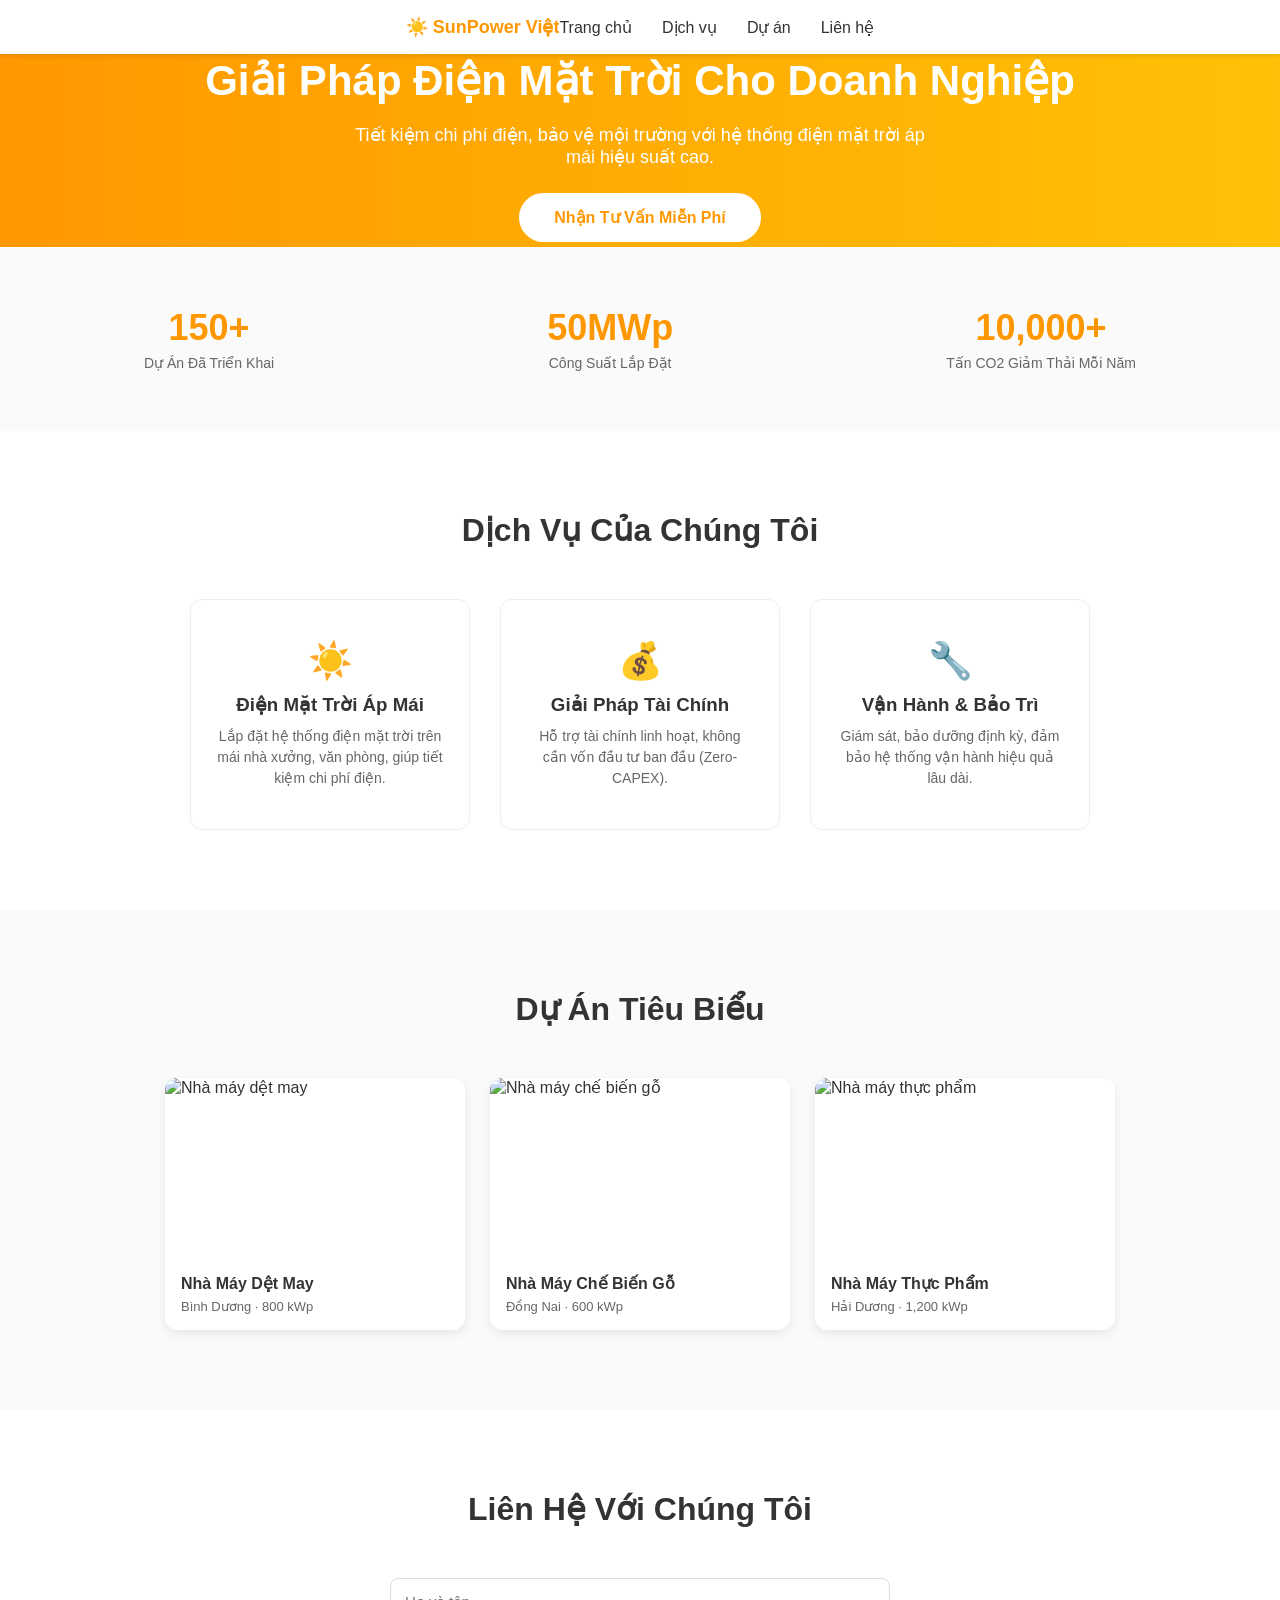
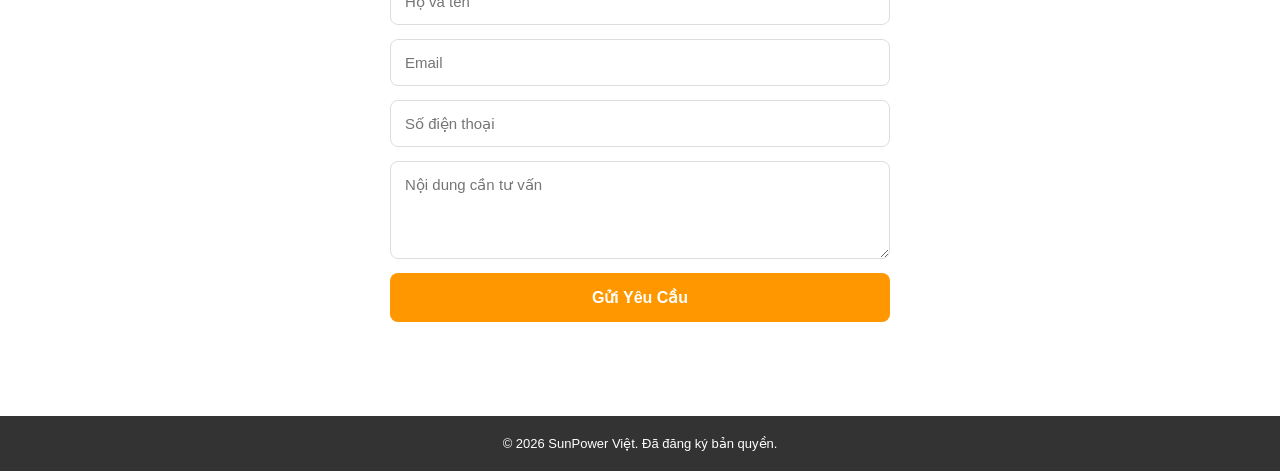
==== index.html @ c8e2de79 "Hoan thanh responsive Hero, Stats, Services, Projects, Contact" ====
<!DOCTYPE html>
<html lang="vi">
<head>
    <meta charset="UTF-8">
    <meta name="viewport" content="width=device-width, initial-scale=1.0">
    <title>SunPower Việt - Giải Pháp Điện Mặt Trời</title>
    <link rel="stylesheet" href="style.css">
</head>
<body>

    <header class="header">
        <div class="logo">☀️ SunPower Việt</div>
        <button class="menu-toggle" id="menuToggle">☰</button>
        <nav class="navbar" id="navbar">
            <a href="#">Trang chủ</a>
            <a href="#services">Dịch vụ</a>
            <a href="#projects">Dự án</a>
            <a href="#contact">Liên hệ</a>
        </nav>
    </header>
    <section class="hero">
        <h1>Giải Pháp Điện Mặt Trời Cho Doanh Nghiệp</h1>
        <p>Tiết kiệm chi phí điện, bảo vệ mội trường với hệ thống điện mặt trời áp mái hiệu suất cao.</p>
        <a href="#contact" class="btn-cta">Nhận Tư Vấn Miễn Phí</a>
    </section>
    <section class="stats">
        <div class="stat-item">
            <h2>150+</h2>
            <p>Dự Án Đã Triển Khai</p>
        </div>
        <div class="stat-item">
            <h2>50MWp</h2>
            <p>Công Suất Lắp Đặt</p>
        </div>
        <div class="stat-item">
            <h2>10,000+</h2>
            <p>Tấn CO2 Giảm Thải Mỗi Năm</p>
        </div>
    </section>

    <section class="services" id="services">
        <h2 class="section-title">Dịch Vụ Của Chúng Tôi</h2>
        <div class="service-cards">
            <div class="service-card">
                <div class="icon">☀️</div>
                <h3>Điện Mặt Trời Áp Mái</h3>
                <p>Lắp đặt hệ thống điện mặt trời trên mái nhà xưởng, văn phòng, giúp tiết kiệm chi phí điện.</p>
            </div>
            <div class="service-card">
                <div class="icon">💰</div>
                <h3>Giải Pháp Tài Chính</h3>
                <p>Hỗ trợ tài chính linh hoạt, không cần vốn đầu tư ban đầu (Zero-CAPEX).</p>
            </div>
            <div class="service-card">
                <div class="icon">🔧</div>
                <h3>Vận Hành & Bảo Trì</h3>
                <p>Giám sát, bảo dưỡng định kỳ, đảm bảo hệ thống vận hành hiệu quả lâu dài.</p>
            </div>
        </div>
    </section>
    <section class="projects" id="projects">
        <h2 class="section-title">Dự Án Tiêu Biểu</h2>
        <div class="project-cards">
            <div class="project-card">
                <img src="https://images.unsplash.com/photo-1509391366360-2e959784a276?w=400" alt="Nhà máy dệt may">
                <div class="project-info">
                    <h3>Nhà Máy Dệt May</h3>
                    <p>Bình Dương &middot; 800 kWp</p>
                </div>
            </div>
            <div class="project-card">
                <img src="https://images.unsplash.com/photo-1509391366360-2e959784a276?w=400" alt="Nhà máy chế biến gỗ">
                <div class="project-info">
                    <h3>Nhà Máy Chế Biến Gỗ</h3>
                    <p>Đồng Nai &middot; 600 kWp</p>
                </div>
            </div>
            <div class="project-card">
                <img src="https://images.unsplash.com/photo-1509391366360-2e959784a276?w=400" alt="Nhà máy thực phẩm">
                <div class="project-info">
                    <h3>Nhà Máy Thực Phẩm</h3>
                    <p>Hải Dương &middot; 1,200 kWp</p>
                </div>
            </div>
        </div>
    </section>

    <section class="contact" id="contact">
        <h2 class="section-title">Liên Hệ Với Chúng Tôi</h2>
        <form class="contact-form" id="contactForm">
            <input type="text" id="inputName" placeholder="Họ và tên" required>
            <input type="email" id="inputEmail" placeholder="Email" required>
            <input type="tel" id="inputPhone" placeholder="Số điện thoại" required>
            <textarea id="inputMessage" placeholder="Nội dung cần tư vấn" rows="4"></textarea>
            <button type="submit">Gửi Yêu Cầu</button>
            <p id="formError" style="color: red;"></p>
        </form>
    </section>

    <footer class="footer">
        <p>&copy; 2026 SunPower Việt. Đã đăng ký bản quyền.</p>
    </footer>
</body>
<script src="script.js"></script>
</html>
---- style.css ----
/* --- CSS RESET --- */
* {
    margin: 0;
    padding: 0;
    box-sizing: border-box;
}

/* --- CSS VARIABLES ( Biến dùng chung toàn trang) --- */
:root {
    --color-primary: #ff9800;
    --color-primary-dark: #e68900;
    --color-text: #333;
    --coloer-text-light: #666;
    --color-bg-light: #fafafa;
    --font-main: 'Segoe UI', Arial, sans-serif;
}

body {
font-family: var(--font-main);
color: var(--color-text);
}

/* --- HEADER (MOBILE FIRST) --- */
.header {
    display: flex;
    justify-content: center;
    align-items: center;
    padding: 16px 20px;
    background-color: white;
    box-shadow: 0 2px 5px rgba(0,0,0,0.1);
    position: sticky;
    top: 0;
    z-index: 100;
} 

.menu-toggle {
    display: block;
    font-size: 24px;
    background: none;
    cursor: pointer;
    color: var(--color-text);
}

.navbar {
    display: none;
    flex-direction: column;
    position: absolute;
    top: 100%;
    left: 0;
    width: 100%;
    background-color: white;
    box-shadow: 0 4px 5px rgba(0,0,0,0.1);
}

.navbar.active {
    display: flex;
}

.navbar a {
    padding: 15px 20px;
    text-decoration: none;
    color: var(--color-text);
    border-top: 1px solid #eee;
}
/* ===== HERO (MOBILE FIRST) ===== */
.hero {
    text-align: center;
    padding: 60px 20x;
    background: linear-gradient(to right, var(--color-primary), #ffc107);
    color: white;
}

.hero h1 {
    font-size: 26px;
    margin-bottom: 15px;
    line-height: 1.3;
}

.hero p {
    font-size: 15px;
    margin-bottom: 25px;
}

.btn-cta {
    display: inline-block;
    background-color: white;
    color: var(--color-primary);
    padding: 12px 28px;
    margin-bottom: 5px;
    border-radius: 30px;
    text-decoration: none;
    font-weight: bold;
    font-size: 14px;
}
.logo {
    font-size: 18px;
    font-weight: bold;
    color: var(--color-primary);
}

/* --- STATS (MOBILE FIRST) --- */
.stats {
    display: flex;
    flex-direction: column;
    text-align: center;
    padding: 40px 20px;
    background-color: var(--color-bg-light);
    gap: 25px;
} 

.stat-item h2 {
    font-size: 28px;
    color: var(--color-primary);
}

.stat-item p {
    color: var(--coloer-text-light);
    margin-top: 6px;
    font-size: 14px;
}

/* --- SERVICES (MOBILE FIRST) --- */
.services {
    padding: 50px 20px;
    text-align: center;
}

.section-title {
    font-size: 24px;
    margin-bottom: 30px;
}

.service-cards {
    display: flex;
    flex-direction: column;
    gap: 20px;
}

.service-card {
    background-color: white;
    border: 1px solid #eee;
    border-radius: 12px;
    padding: 30px 20px;
    box-shadow: 0 4px 10px rgba (0,0,0,0.05);
    transition: transform 0.3s;
}

.service-card:hover {
    transform: translateY(-6px);
}

.service-card .icon {
    font-size: 36px;
    margin-bottom: 12px;
}

.service-card h3 {
    margin-bottom: 10px;
    color: var(var(--color-text));
}

.service-card p {
    color: var(--coloer-text-light);
    font-size: 14px;
    line-height: 1.5;
}

/* ===== PROJECTS (MOBILE FIRST) ===== */
.projects {
    padding: 50px 20px;
    background-color: var(--color-bg-light);
    text-align: center;
}

.project-cards {
    display: flex;
    flex-direction: column;
    gap: 20px;
}

.project-card {
    border-radius: 12px;
    overflow: hidden;
    background-color: white;
    box-shadow: 0 4px 10px rgba(0,0,0,0.08);
    text-align: left;
}

.project-card img {
    width: 100%;
    height: 180px;
    object-fit: cover;
    display: block;
}

.project-info {
    padding: 16px;
}

.project-info h3 {
    margin-bottom: 6px;
    color: var(--color-text);
    font-size: 16px;
}

.project-info p {
    color: var(--coloer-text-light);
    font-size: 13px;
}

/* ===== CONTACT (MOBILE FIRST) ===== */
.contact {
    padding: 50px 20px;
    text-align: center;
}

.contact-form {
    display: flex;
    flex-direction: column;
    gap: 14px;
}

.contact-form input,
.contact-form textarea {
    padding: 14px;
    border: 1px solid #ddd;
    border-radius: 8px;
    font-size: 15px;
    font-family: inherit;
}

.contact-form button {
    background-color: var(--color-primary);
    color: white;
    border: none;
    padding: 15px;
    border-radius: 8px;
    font-size: 16px;
    font-weight: bold;
    cursor: pointer;
}

.contact-form button:hover {
    background-color: var(--color-primary-dark);
}

/* ===== FOOTER ===== */
.footer {
    text-align: center;
    padding: 20px;
    background-color: #333;
    color: white;
    font-size: 13px;
}
/* --- RESPONSIVE: TỪ TABLET TRỞ LÊN (>= 768x) --- */
@media (min-width: 768px) {
    .menu-toggle {
        display: none;
    }

    .navbar {
        display: flex;
        flex-direction: row;
        position: static;
        width: auto;
        box-shadow: none;
        gap: 30px;
    }

    .navbar a {
        padding: 0;
        border-top: none;
    }

    .hero h1 {
        font-size: 42px;
    }

    .hero p {
        font-size: 18px;
        max-width: 600px;
        margin-left: auto;
        margin-right: auto;
       
    }

    .btn-cta {
        padding: 15px 35px;
        font-size: 16px;
    }

    /* STATS DESKTOP */
    .stats {
        flex-direction: row;
        justify-content: space-around;
        padding: 60px 20px;
    }

    .stat-item h2 {
        font-size: 36px;
    }

    /* SERVICES DESKTOP */
    .services {
        padding: 80px 20px;
    }

    .section-title {
        font-size: 32px;
        margin-bottom: 50px;
    }

    .service-cards {
        flex-direction: row;
        justify-content: center;
        gap: 30px;
    }

    .service-card {
        width: 280px;
        padding: 40px 25px;
    }
    /* PROJECTS DESKTOP */
    .projects {
        padding: 80px 20px;
    }

    .project-cards {
        flex-direction: row;
        justify-content: center;
        gap: 25px;
    }

    .project-card {
        width: 300px;
    }

    /* CONTACT DESKTOP */
    .contact {
        padding: 80px 20px;
    }

    .contact-form {
        max-width: 500px;
        margin: 0 auto;
    }
}
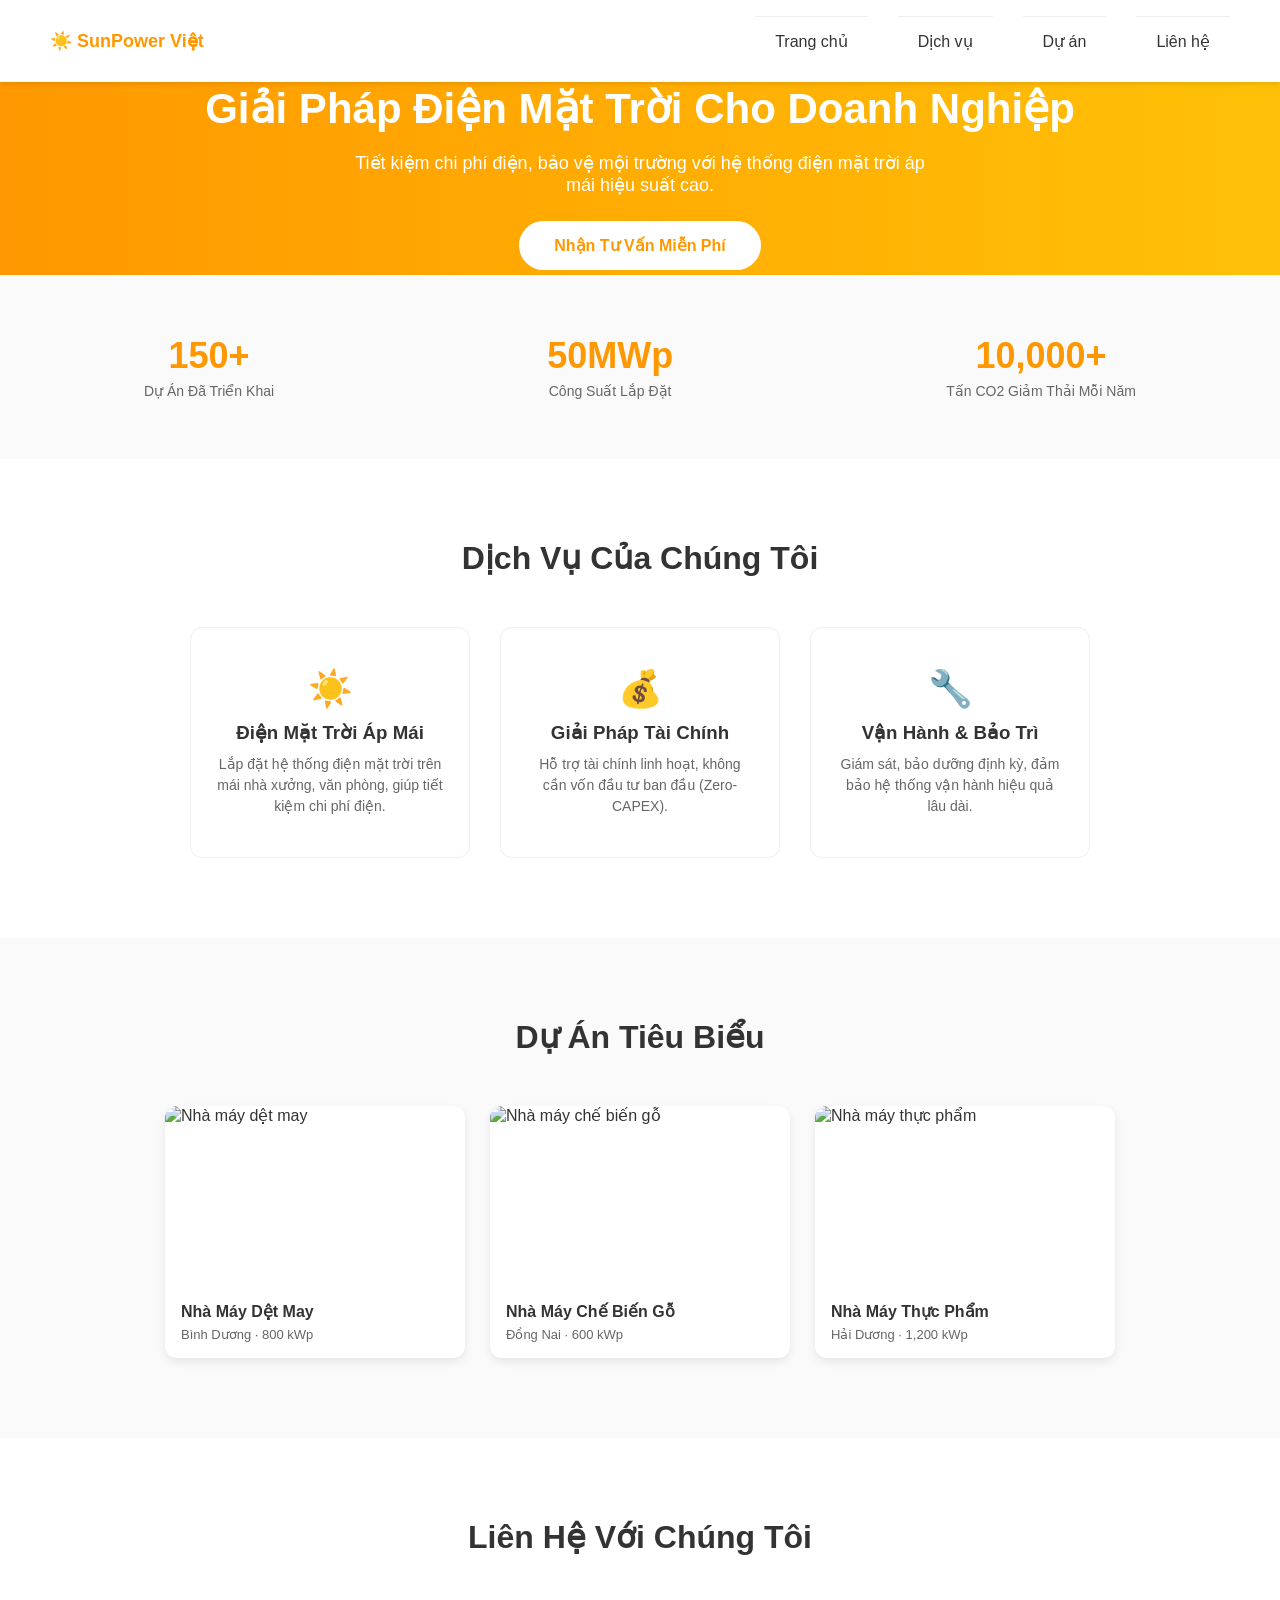
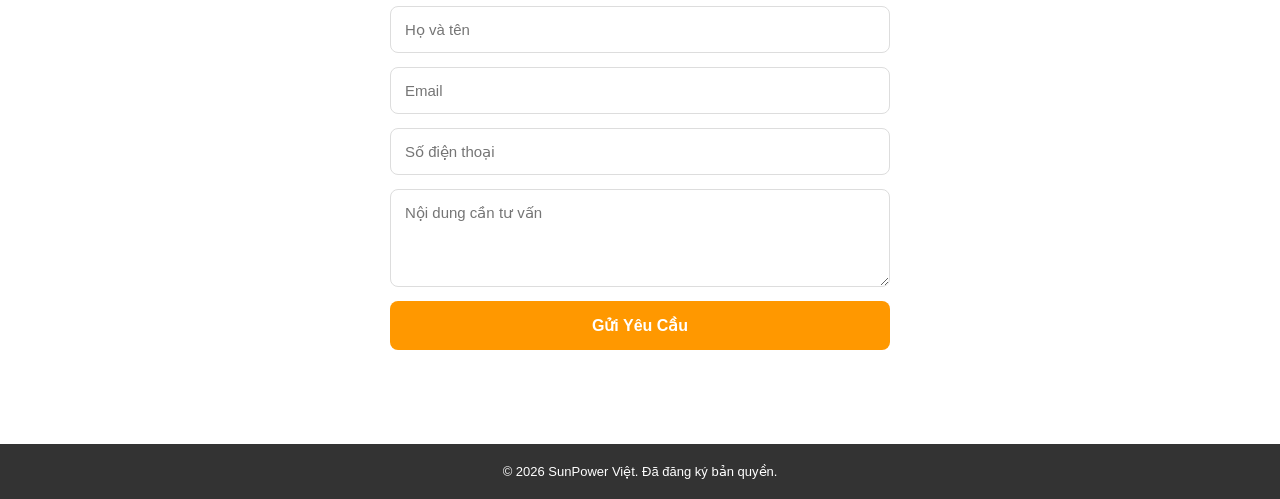
==== commit be831499: "Thêm hover effect cho navbar và nút CTA , sửa vị trí logo/menu" ====
--- a/index.html
+++ b/index.html
@@ -9,8 +9,8 @@
 <body>
 
     <header class="header">
+        <button class="menu-toggle" id="menuToggle">☰</button>
         <div class="logo">☀️ SunPower Việt</div>
-        <button class="menu-toggle" id="menuToggle">☰</button>
         <nav class="navbar" id="navbar">
             <a href="#">Trang chủ</a>
             <a href="#services">Dịch vụ</a>
--- a/style.css
+++ b/style.css
@@ -91,6 +91,13 @@
     text-decoration: none;
     font-weight: bold;
     font-size: 14px;
+    transition: all 0.3s;
+}
+.btn-cta:hover {
+    background-color: var(--color-text);
+    color: white;
+    transform: translateY(-3px);
+    box-shadow: 0 8px 15px rgba(0,0,0,0.2);
 }
 .logo {
     font-size: 18px;
@@ -254,6 +261,11 @@
 }
 /* --- RESPONSIVE: TỪ TABLET TRỞ LÊN (>= 768x) --- */
 @media (min-width: 768px) {
+    .header {
+        justify-content: space-between;
+        padding: 16px 50px;
+    }
+    
     .menu-toggle {
         display: none;
     }
@@ -267,9 +279,31 @@
         gap: 30px;
     }
 
-    .navbar a {
-        padding: 0;
-        border-top: none;
+    .navbar a {    
+        padding: 15px 20px;
+        text-decoration: none;
+        color: var(--color-text);
+        border-top: 1px solid #eee;
+        position: relative;
+        transition: color 0.3s;
+    }
+    .navbar a::after {
+    content: "";
+    position: absolute;
+    bottom: 8px;
+    left: 20px;
+    width: 0;
+    height: 2px;
+    background-color: var(--color-primary);
+    transition: width 0.3s;
+    }
+
+    .navbar a:hover {
+    color: var(--color-primary);
+    }
+
+    .navbar a:hover::after {
+    width: calc(100% - 40px);
     }
 
     .hero h1 {
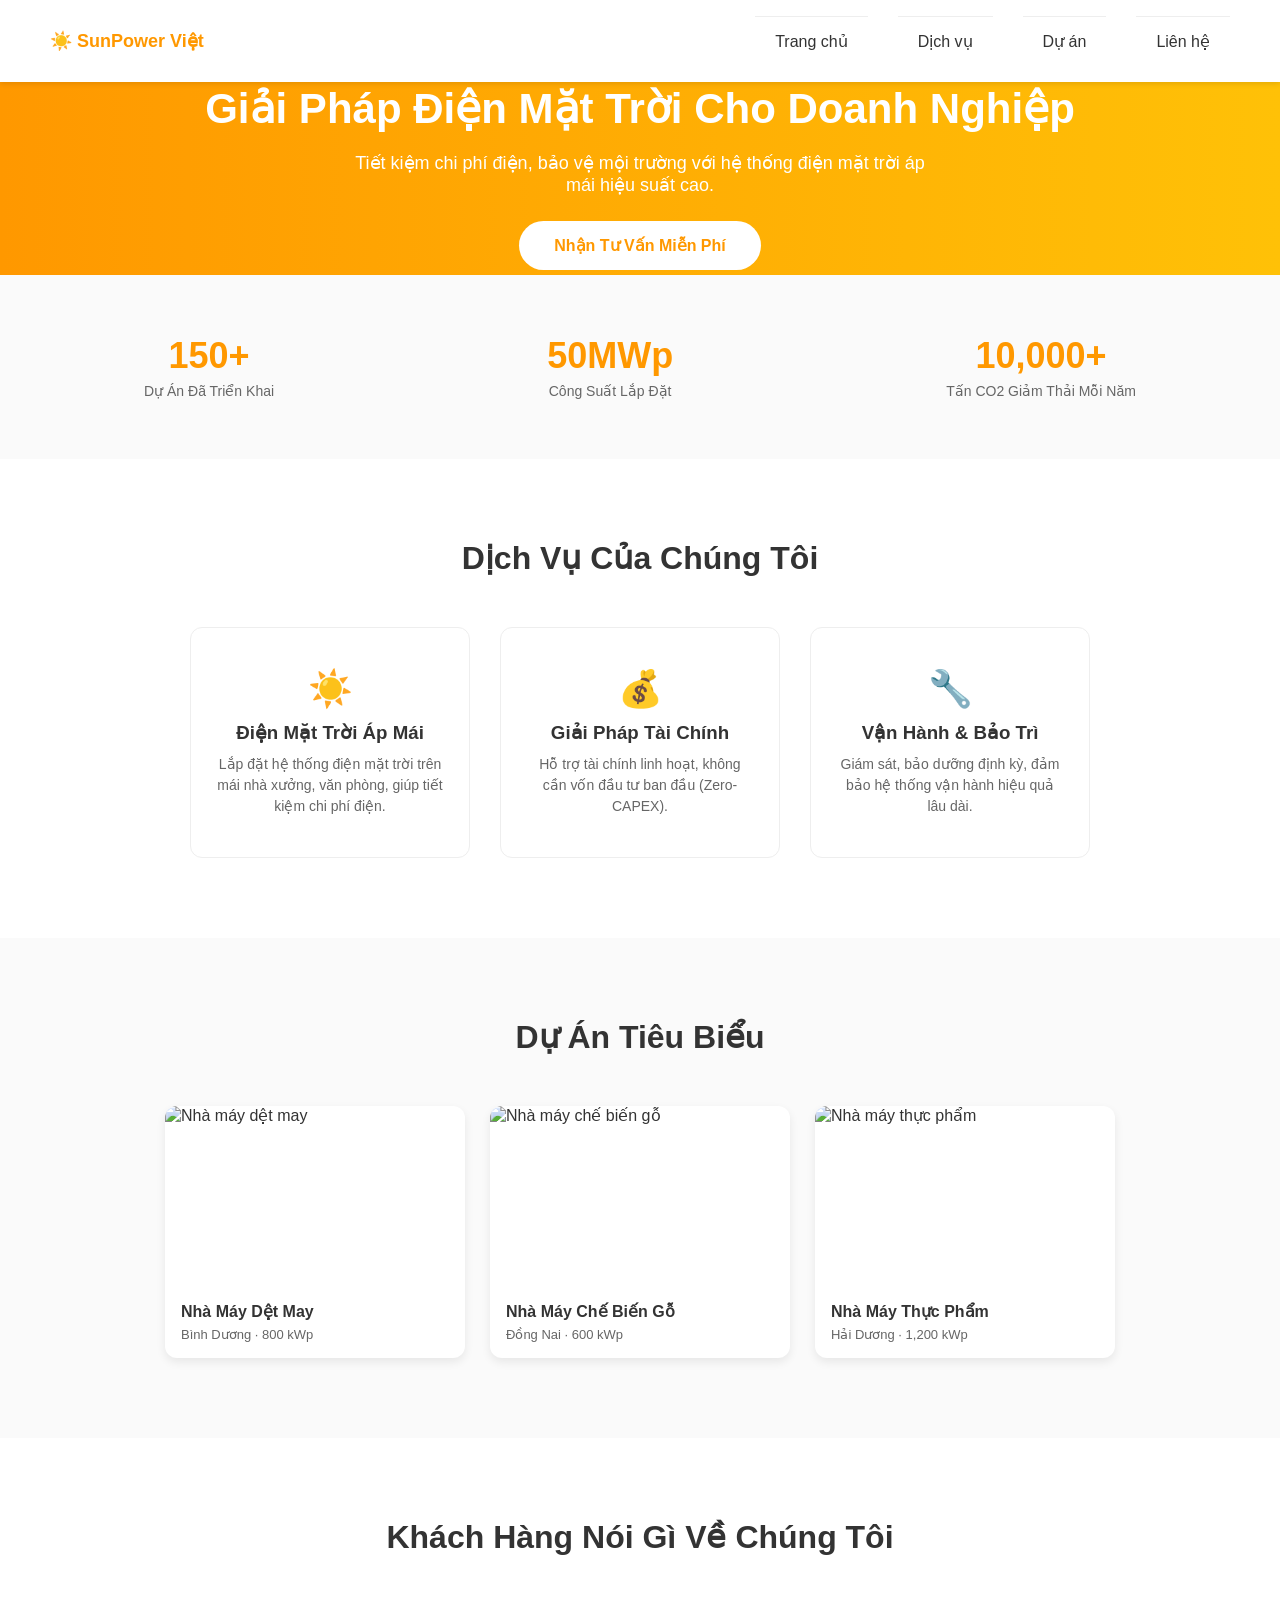
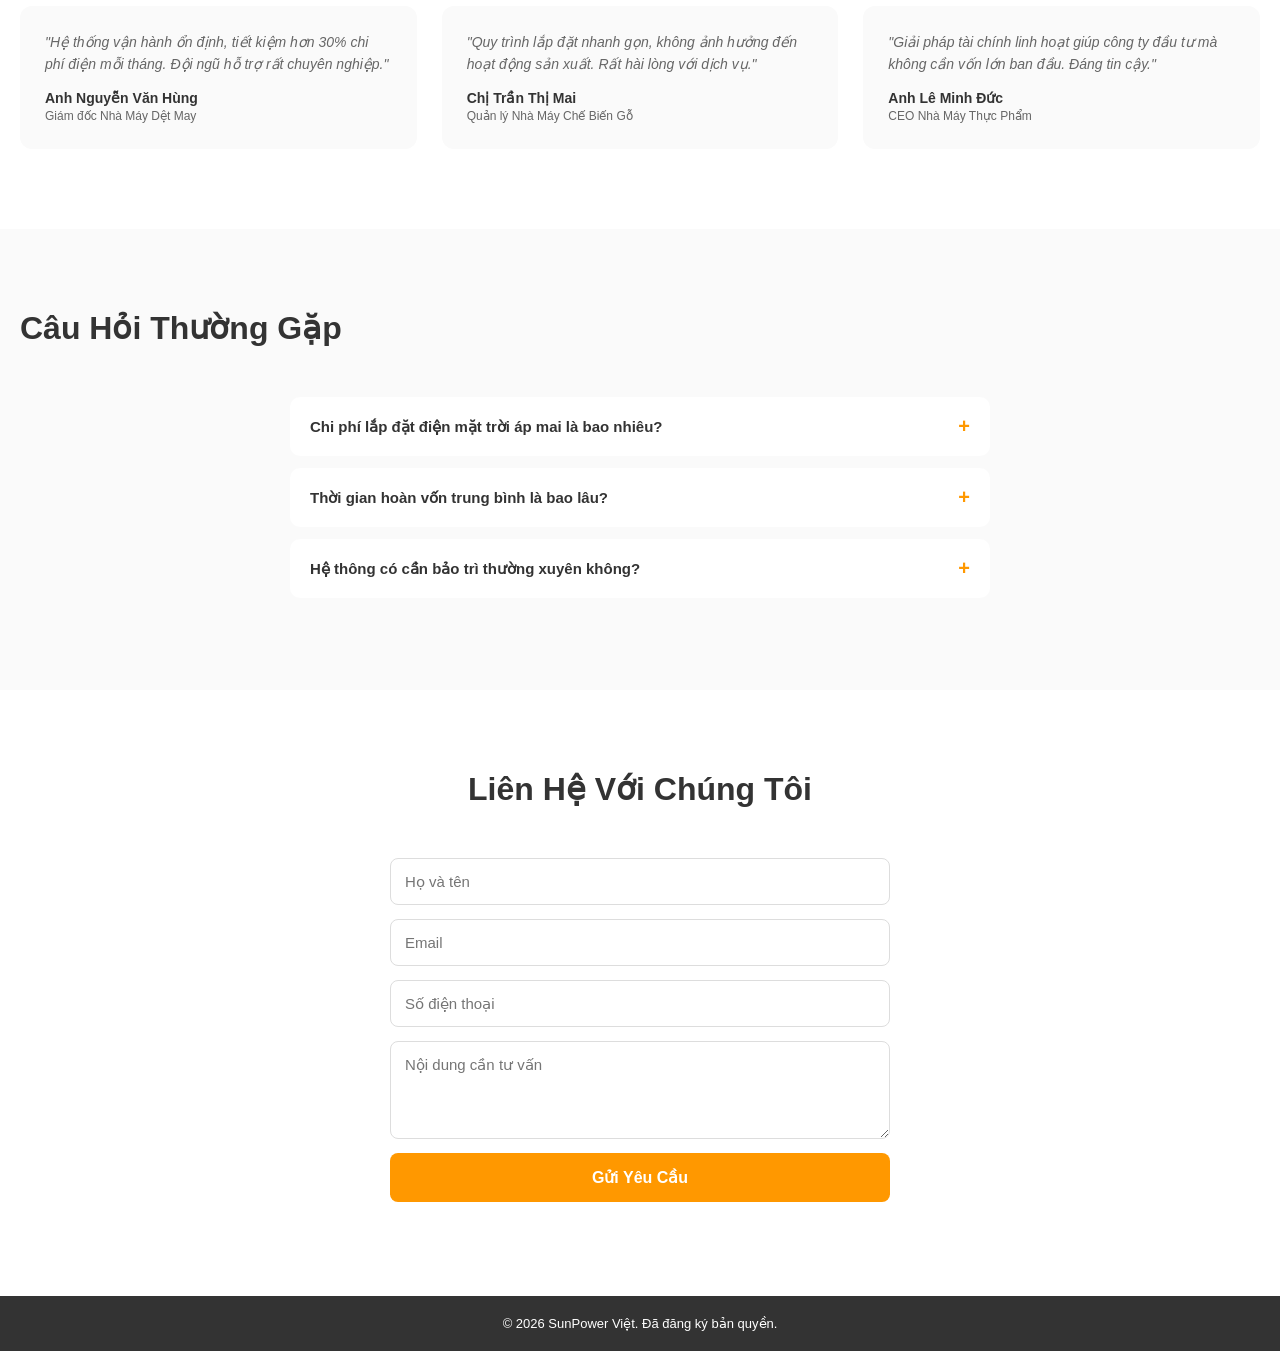
==== commit 09873556: "Thêm Testimonials và FAQ section, sữa lỗi Media Query và class FAQ" ====
--- a/index.html
+++ b/index.html
@@ -84,7 +84,64 @@
             </div>
         </div>
     </section>
-
+    <section class="testimonials">
+        <h2 class="section-title">Khách Hàng Nói Gì Về Chúng Tôi</h2>
+        <div class="testimonial-grid">
+            <div class="testimonial-card">
+                <p class="quote">"Hệ thống vận hành ổn định, tiết kiệm hơn 30% chi phí điện mỗi tháng. Đội ngũ hỗ trợ rất chuyên nghiệp."</p>
+                <div class="author">
+                    <strong>Anh Nguyễn Văn Hùng</strong>
+                    <span>Giám đốc Nhà Máy Dệt May</span>
+                </div>
+            </div>
+            <div class="testimonial-card">
+                <p class="quote">"Quy trình lắp đặt nhanh gọn, không ảnh hưởng đến hoạt động sản xuất. Rất hài lòng với dịch vụ."</p>
+                <div class="author">
+                    <strong>Chị Trần Thị Mai</strong>
+                    <span>Quản lý Nhà Máy Chế Biến Gỗ</span>
+                </div>
+            </div>
+            <div class="testimonial-card">
+                <p class="quote">"Giải pháp tài chính linh hoạt giúp công ty đầu tư mà không cần vốn lớn ban đầu. Đáng tin cậy."</p>
+                <div class="author">
+                    <strong>Anh Lê Minh Đức</strong>
+                    <span>CEO Nhà Máy Thực Phẩm</span>
+                </div>
+            </div>
+        </div>
+    </section>
+    <section class="faq">
+        <h2 class="section-title">Câu Hỏi Thường Gặp</h2>
+        <div class="faq-list">
+            <div class="faq-item">
+                <button class="faq-question">
+                    Chi phí lắp đặt điện mặt trời áp mai là bao nhiêu?
+                    <span class="faq-icon">+</span>
+                </button>
+                <div class="faq-answer">
+                    <p>Chi phí phụ thuộc vào công suất hệ thống, diện tích mái và loại tấm pin sử dụng. Chúng tôi cung cấp khảo sát và báo giá miễn phí sau khi tư vấn.</p>
+                </div>
+            </div>
+            <div class="faq-item">
+                <button class="faq-question">
+                    Thời gian hoàn vốn trung bình là bao lâu?
+                    <span class="faq-icon">+</span>
+                </button>
+                <div class="faq-answer">
+                    <p>Thông thường từ 4-6 năm tùy vào mức tiêu thụ điện và quy mô hệ thống lắp đặt.</p>
+                </div>
+            </div>
+            <div class="faq-item">
+                <button class="faq-question">
+                    Hệ thông có cần bảo trì thường xuyên không?
+                    <span class="faq-icon">+</span>
+                </button>
+                <div class="faq-answer">
+                    <p>Hệ thống được bảo trì định kỳ 6 tháng/lần. Đội ngũ kỹ thuật sẽ giám sát từ xa 24/7 để đảm bảo vận hành ổn định.</p>
+                </div>
+            </div>
+        </div>
+    </section>
     <section class="contact" id="contact">
         <h2 class="section-title">Liên Hệ Với Chúng Tôi</h2>
         <form class="contact-form" id="contactForm">
@@ -96,7 +153,6 @@
             <p id="formError" style="color: red;"></p>
         </form>
     </section>
-
     <footer class="footer">
         <p>&copy; 2026 SunPower Việt. Đã đăng ký bản quyền.</p>
     </footer>
--- a/style.css
+++ b/style.css
@@ -259,6 +259,108 @@
     color: white;
     font-size: 13px;
 }
+
+/* ===== TESTIMONIALS (MOBILE FIRST) ===== */
+.testimonials {
+    padding: 50px 20px;
+    text-align: center;
+}
+
+.testimonial-grid {
+    display: grid;
+    grid-template-columns: 1fr;
+    gap: 20px;
+}
+
+.testimonial-card {
+    background-color: var(--color-bg-light);
+    border-radius: 12px;
+    padding: 25px;
+    text-align: left;
+}
+
+.quote {
+    font-size: 14px;
+    color: var(--coloer-text-light);
+    line-height: 1.6;
+    margin-bottom: 15px;
+    font-style: italic;
+}
+
+.author strong {
+    display: block;
+    color: var(--color-text);
+    font-size: 14px;
+}
+
+.author span {
+    font-size: 12px;
+    color: var(--coloer-text-light);
+}
+
+/* ===== FAQ (MOBILE FIRST) ===== */
+.faq {
+    padding: 50px 20px;
+    background-color: var(--color-bg-light);
+}
+
+.faq-list {
+    max-width: 700px;
+    margin: 0 auto;
+}
+
+.faq-item {
+    background-color: white;
+    border-radius: 10px;
+    margin-bottom: 12px;
+    overflow: hidden;
+}
+
+.faq-question {
+    width: 100%;
+    display: flex;
+    justify-content: space-between;
+    align-items: center;
+    padding: 18px 20px;
+    background: none;
+    border: none;
+    text-align: left;
+    font-size: 15px;
+    font-weight: 600;
+    color: var(--color-text);
+    cursor: pointer;
+    font-family: inherit;
+}
+
+.faq-icon {
+    font-size: 20px;
+    color: var(--color-primary);
+    transition: transform 0.3s;
+}
+
+.faq-answer {
+    max-height: 0;
+    overflow: hidden;
+    transition: max-height 0.3s ease;
+    padding: 0 20px;
+}
+
+.faq-answer p {
+    padding-bottom: 18px;
+    font-size: 14px;
+    color: var(--coloer-text-light);
+    line-height: 1.6;
+}
+
+.faq-item.active .faq-answer {
+    max-height: 200px;
+}
+
+.faq-item.active .faq-icon {
+    transform: rotate(45deg);
+}
+
+/*=====================================================================================*/
 /* --- RESPONSIVE: TỪ TABLET TRỞ LÊN (>= 768x) --- */
 @media (min-width: 768px) {
     .header {
@@ -378,4 +480,18 @@
         max-width: 500px;
         margin: 0 auto;
     }
-}+    /* TESTIMONIALS DESKTOP */
+    .testimonials {
+        padding: 80px 20px;
+    }
+
+    .testimonial-grid {
+        grid-template-columns: 1fr 1fr 1fr;
+        gap: 25px;
+    }
+
+    /* FAQ DESKTOP */
+    .faq {
+        padding: 80px 20px;
+    }
+}
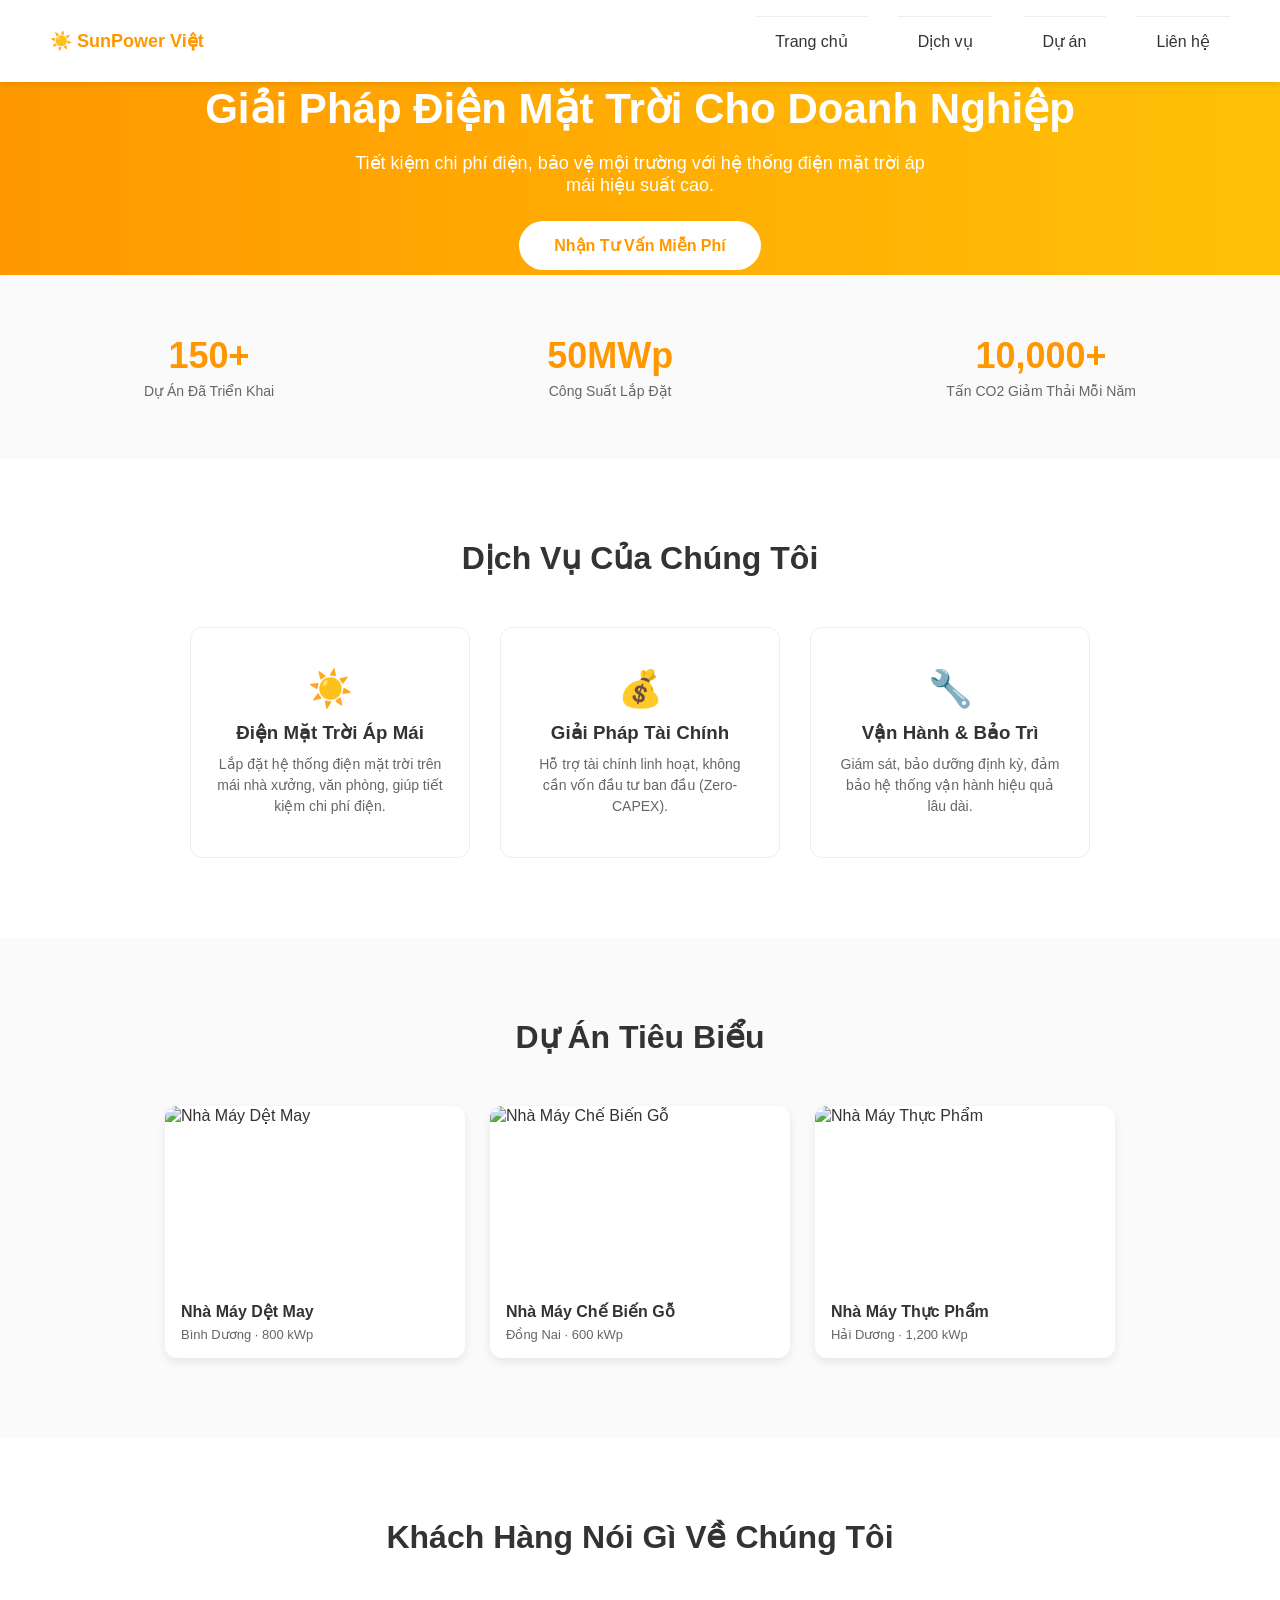
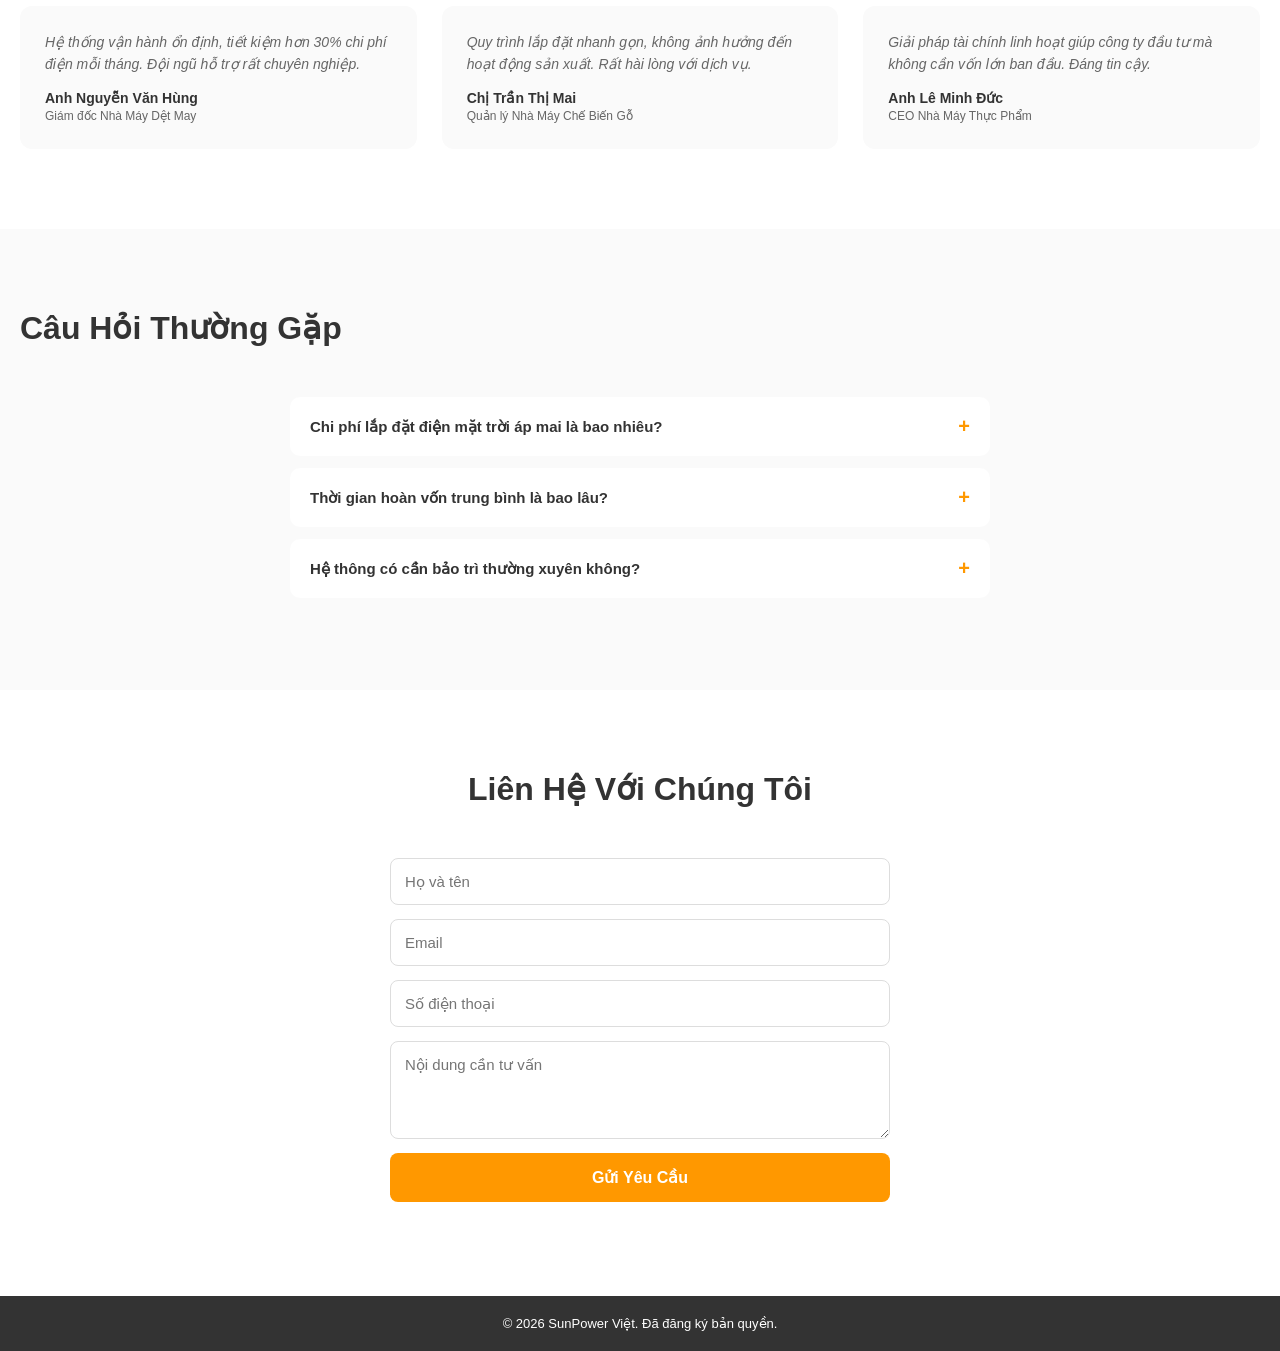
==== commit 6417fef3: "Hoàn Thành Object/Array cho Services-Testiminials-Projects, Kết nối đến Formspree gửi email thật" ====
--- a/index.html
+++ b/index.html
@@ -40,74 +40,20 @@
 
     <section class="services" id="services">
         <h2 class="section-title">Dịch Vụ Của Chúng Tôi</h2>
-        <div class="service-cards">
-            <div class="service-card">
-                <div class="icon">☀️</div>
-                <h3>Điện Mặt Trời Áp Mái</h3>
-                <p>Lắp đặt hệ thống điện mặt trời trên mái nhà xưởng, văn phòng, giúp tiết kiệm chi phí điện.</p>
-            </div>
-            <div class="service-card">
-                <div class="icon">💰</div>
-                <h3>Giải Pháp Tài Chính</h3>
-                <p>Hỗ trợ tài chính linh hoạt, không cần vốn đầu tư ban đầu (Zero-CAPEX).</p>
-            </div>
-            <div class="service-card">
-                <div class="icon">🔧</div>
-                <h3>Vận Hành & Bảo Trì</h3>
-                <p>Giám sát, bảo dưỡng định kỳ, đảm bảo hệ thống vận hành hiệu quả lâu dài.</p>
-            </div>
+        <div class="service-cards" id="serviceCards">
+            <!-- JS sẽ tự động thêm vào đây -->
         </div>
     </section>
     <section class="projects" id="projects">
         <h2 class="section-title">Dự Án Tiêu Biểu</h2>
-        <div class="project-cards">
-            <div class="project-card">
-                <img src="https://images.unsplash.com/photo-1509391366360-2e959784a276?w=400" alt="Nhà máy dệt may">
-                <div class="project-info">
-                    <h3>Nhà Máy Dệt May</h3>
-                    <p>Bình Dương &middot; 800 kWp</p>
-                </div>
-            </div>
-            <div class="project-card">
-                <img src="https://images.unsplash.com/photo-1509391366360-2e959784a276?w=400" alt="Nhà máy chế biến gỗ">
-                <div class="project-info">
-                    <h3>Nhà Máy Chế Biến Gỗ</h3>
-                    <p>Đồng Nai &middot; 600 kWp</p>
-                </div>
-            </div>
-            <div class="project-card">
-                <img src="https://images.unsplash.com/photo-1509391366360-2e959784a276?w=400" alt="Nhà máy thực phẩm">
-                <div class="project-info">
-                    <h3>Nhà Máy Thực Phẩm</h3>
-                    <p>Hải Dương &middot; 1,200 kWp</p>
-                </div>
-            </div>
+        <div class="project-cards" id="projectCards">
+      <!-- JS sẽ tự động thêm project-card vào đây -->
         </div>
     </section>
     <section class="testimonials">
         <h2 class="section-title">Khách Hàng Nói Gì Về Chúng Tôi</h2>
-        <div class="testimonial-grid">
-            <div class="testimonial-card">
-                <p class="quote">"Hệ thống vận hành ổn định, tiết kiệm hơn 30% chi phí điện mỗi tháng. Đội ngũ hỗ trợ rất chuyên nghiệp."</p>
-                <div class="author">
-                    <strong>Anh Nguyễn Văn Hùng</strong>
-                    <span>Giám đốc Nhà Máy Dệt May</span>
-                </div>
-            </div>
-            <div class="testimonial-card">
-                <p class="quote">"Quy trình lắp đặt nhanh gọn, không ảnh hưởng đến hoạt động sản xuất. Rất hài lòng với dịch vụ."</p>
-                <div class="author">
-                    <strong>Chị Trần Thị Mai</strong>
-                    <span>Quản lý Nhà Máy Chế Biến Gỗ</span>
-                </div>
-            </div>
-            <div class="testimonial-card">
-                <p class="quote">"Giải pháp tài chính linh hoạt giúp công ty đầu tư mà không cần vốn lớn ban đầu. Đáng tin cậy."</p>
-                <div class="author">
-                    <strong>Anh Lê Minh Đức</strong>
-                    <span>CEO Nhà Máy Thực Phẩm</span>
-                </div>
-            </div>
+        <div class="testimonial-grid" id="testimonialGrid">
+             <!-- JS sẽ tự động thêm vào đây -->
         </div>
     </section>
     <section class="faq">
@@ -144,11 +90,11 @@
     </section>
     <section class="contact" id="contact">
         <h2 class="section-title">Liên Hệ Với Chúng Tôi</h2>
-        <form class="contact-form" id="contactForm">
-            <input type="text" id="inputName" placeholder="Họ và tên" required>
-            <input type="email" id="inputEmail" placeholder="Email" required>
-            <input type="tel" id="inputPhone" placeholder="Số điện thoại" required>
-            <textarea id="inputMessage" placeholder="Nội dung cần tư vấn" rows="4"></textarea>
+        <form class="contact-form" id="contactForm" action="https://formspree.io/f/xljrgvzy" method="POST">
+            <input type="text" id="inputName" name="ho_ten" placeholder="Họ và tên" required>
+            <input type="email" id="inputEmail" name="email" placeholder="Email" required>
+            <input type="tel" id="inputPhone" name="so_dien_thoai" placeholder="Số điện thoại" required>
+            <textarea id="inputMessage" name="noi_dung" placeholder="Nội dung cần tư vấn" rows="4"></textarea>
             <button type="submit">Gửi Yêu Cầu</button>
             <p id="formError" style="color: red;"></p>
         </form>
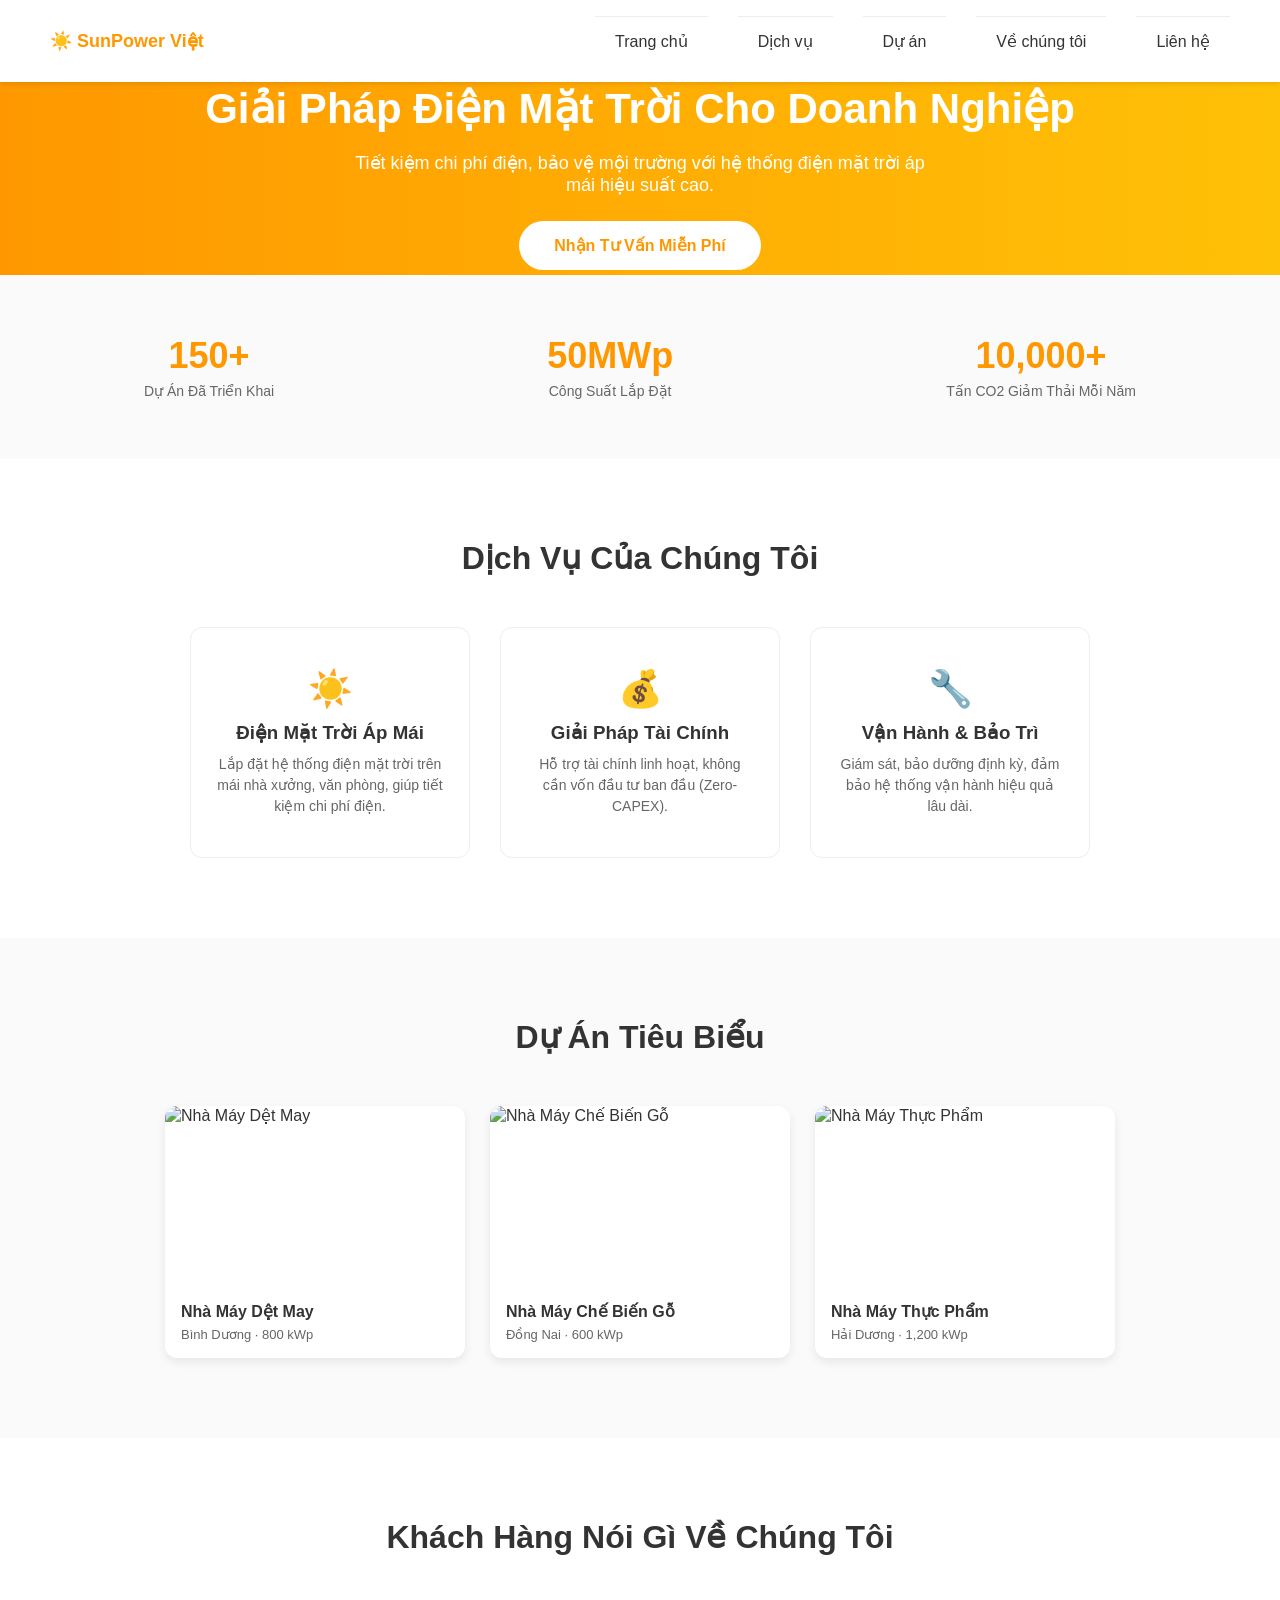
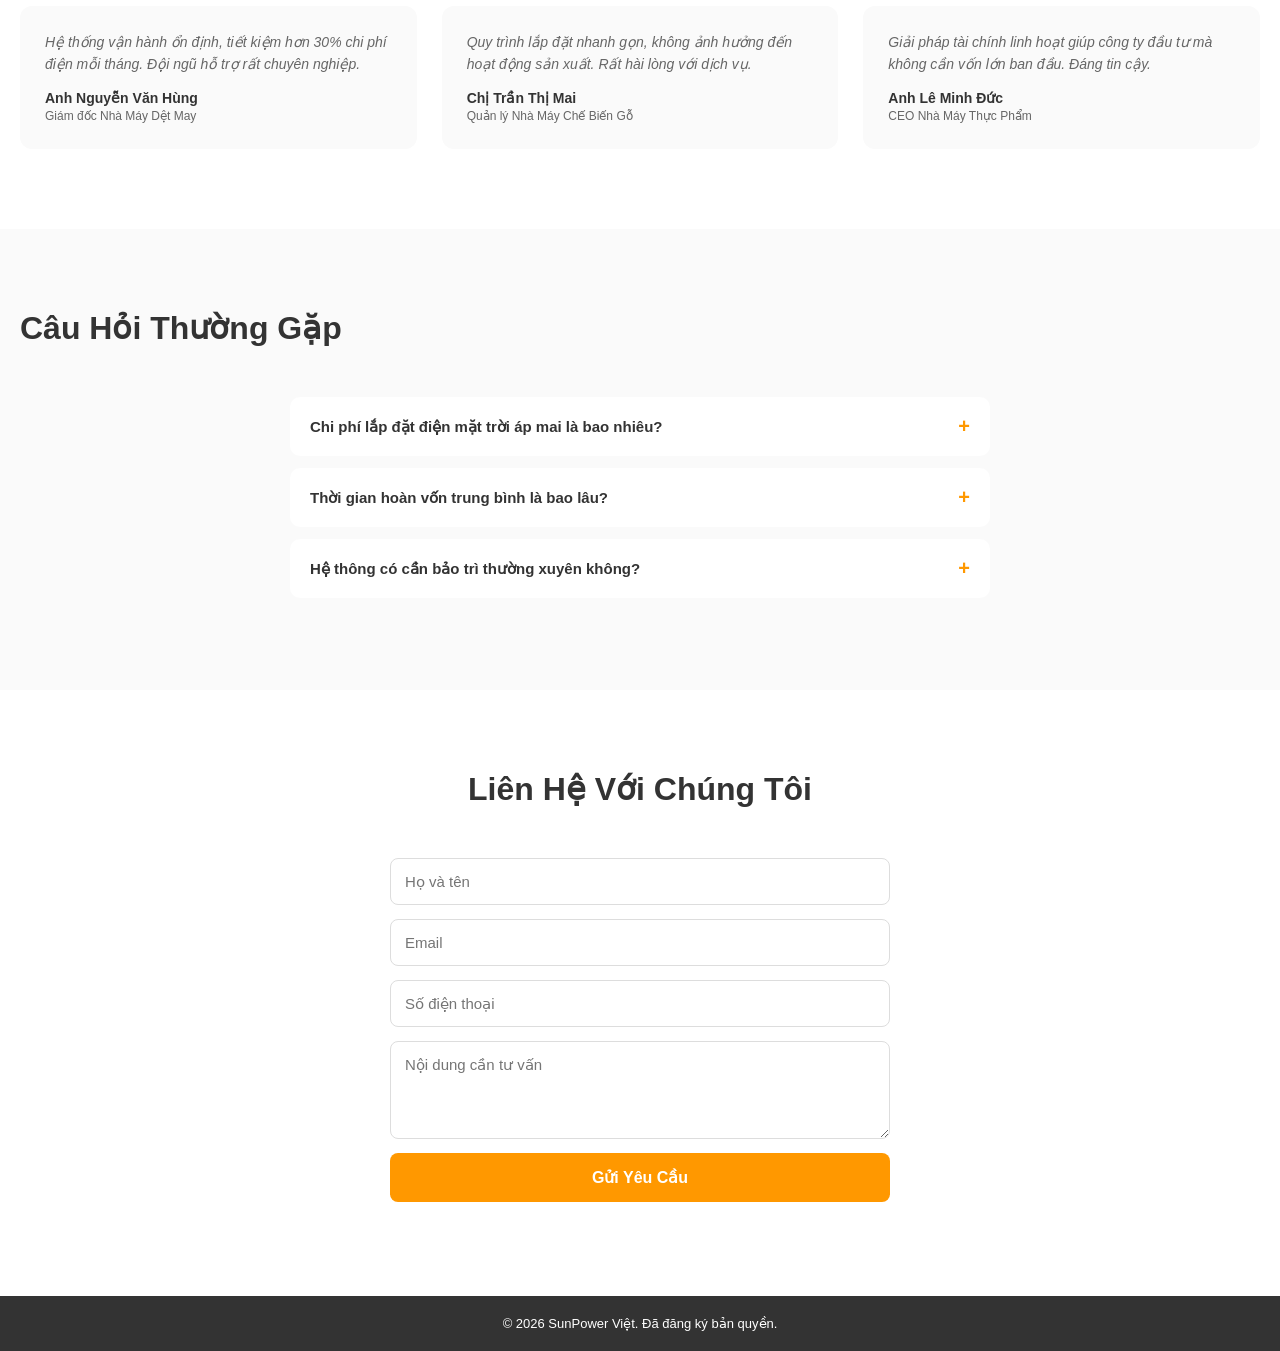
==== commit 94e98d5b: "Refactor Header/Footer thành partials dùng chung, load bằng fetch()" ====
--- a/index.html
+++ b/index.html
@@ -4,20 +4,17 @@
     <meta charset="UTF-8">
     <meta name="viewport" content="width=device-width, initial-scale=1.0">
     <title>SunPower Việt - Giải Pháp Điện Mặt Trời</title>
+    <meta name="description" content="SunPower Việt cung cấp giải pháp điện mặt trời áp mái cho doanh nghiệp, tiết kiệm chi phí điện, hỗ trợ tài chính linh hoạt, bảo trì trọn đời. Nhận tư vấn miễn phí ngay hôm nay.">
+    <meta property="og:title" content="SunPower Việt">
+    <meta property="og:description" content="Tiết kiệm chi phí điện, bảo vệ môi trường với hệ thống điện mặt trời áp mái hiệu suất cao. Nhận tư vấn miễn phí.">
+    <meta property="og:image" content="https://images.unsplash.com/photo-1509391366360-2e959784a276?w=800">
+    <meta property="og:type" content="website">
+    <link rel="icon" href="data:image/svg+xml,<svg xmlns=%22http://www.w3.org/2000/svg%22 viewBox=%220 0 100 100%22><text y=%22.9em%22 font-size=%2290%22>☀️</text></svg>">
     <link rel="stylesheet" href="style.css">
 </head>
 <body>
 
-    <header class="header">
-        <button class="menu-toggle" id="menuToggle">☰</button>
-        <div class="logo">☀️ SunPower Việt</div>
-        <nav class="navbar" id="navbar">
-            <a href="#">Trang chủ</a>
-            <a href="#services">Dịch vụ</a>
-            <a href="#projects">Dự án</a>
-            <a href="#contact">Liên hệ</a>
-        </nav>
-    </header>
+    <div id="header-placeholder"></div>
     <section class="hero">
         <h1>Giải Pháp Điện Mặt Trời Cho Doanh Nghiệp</h1>
         <p>Tiết kiệm chi phí điện, bảo vệ mội trường với hệ thống điện mặt trời áp mái hiệu suất cao.</p>
@@ -99,9 +96,8 @@
             <p id="formError" style="color: red;"></p>
         </form>
     </section>
-    <footer class="footer">
-        <p>&copy; 2026 SunPower Việt. Đã đăng ký bản quyền.</p>
-    </footer>
+    <div id="footer-placeholder"></div>
+    
 </body>
 <script src="script.js"></script>
 </html>
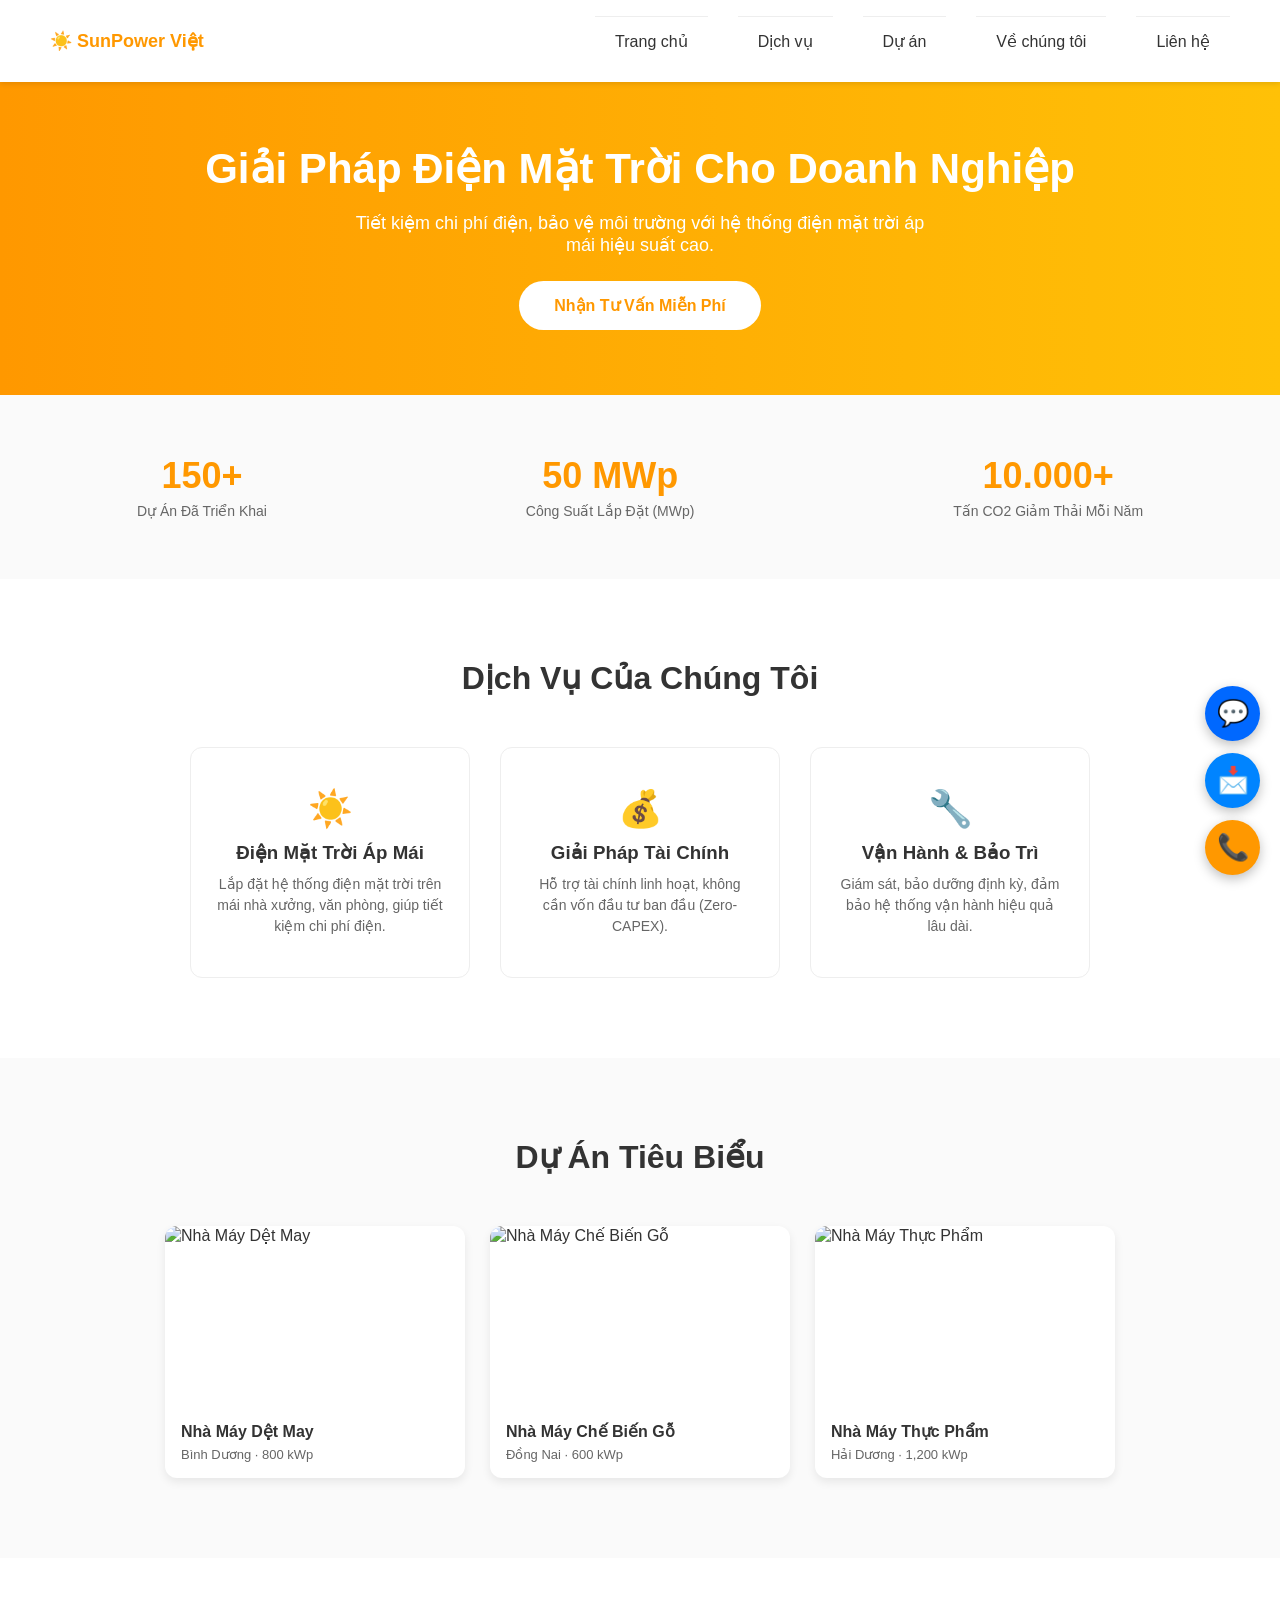
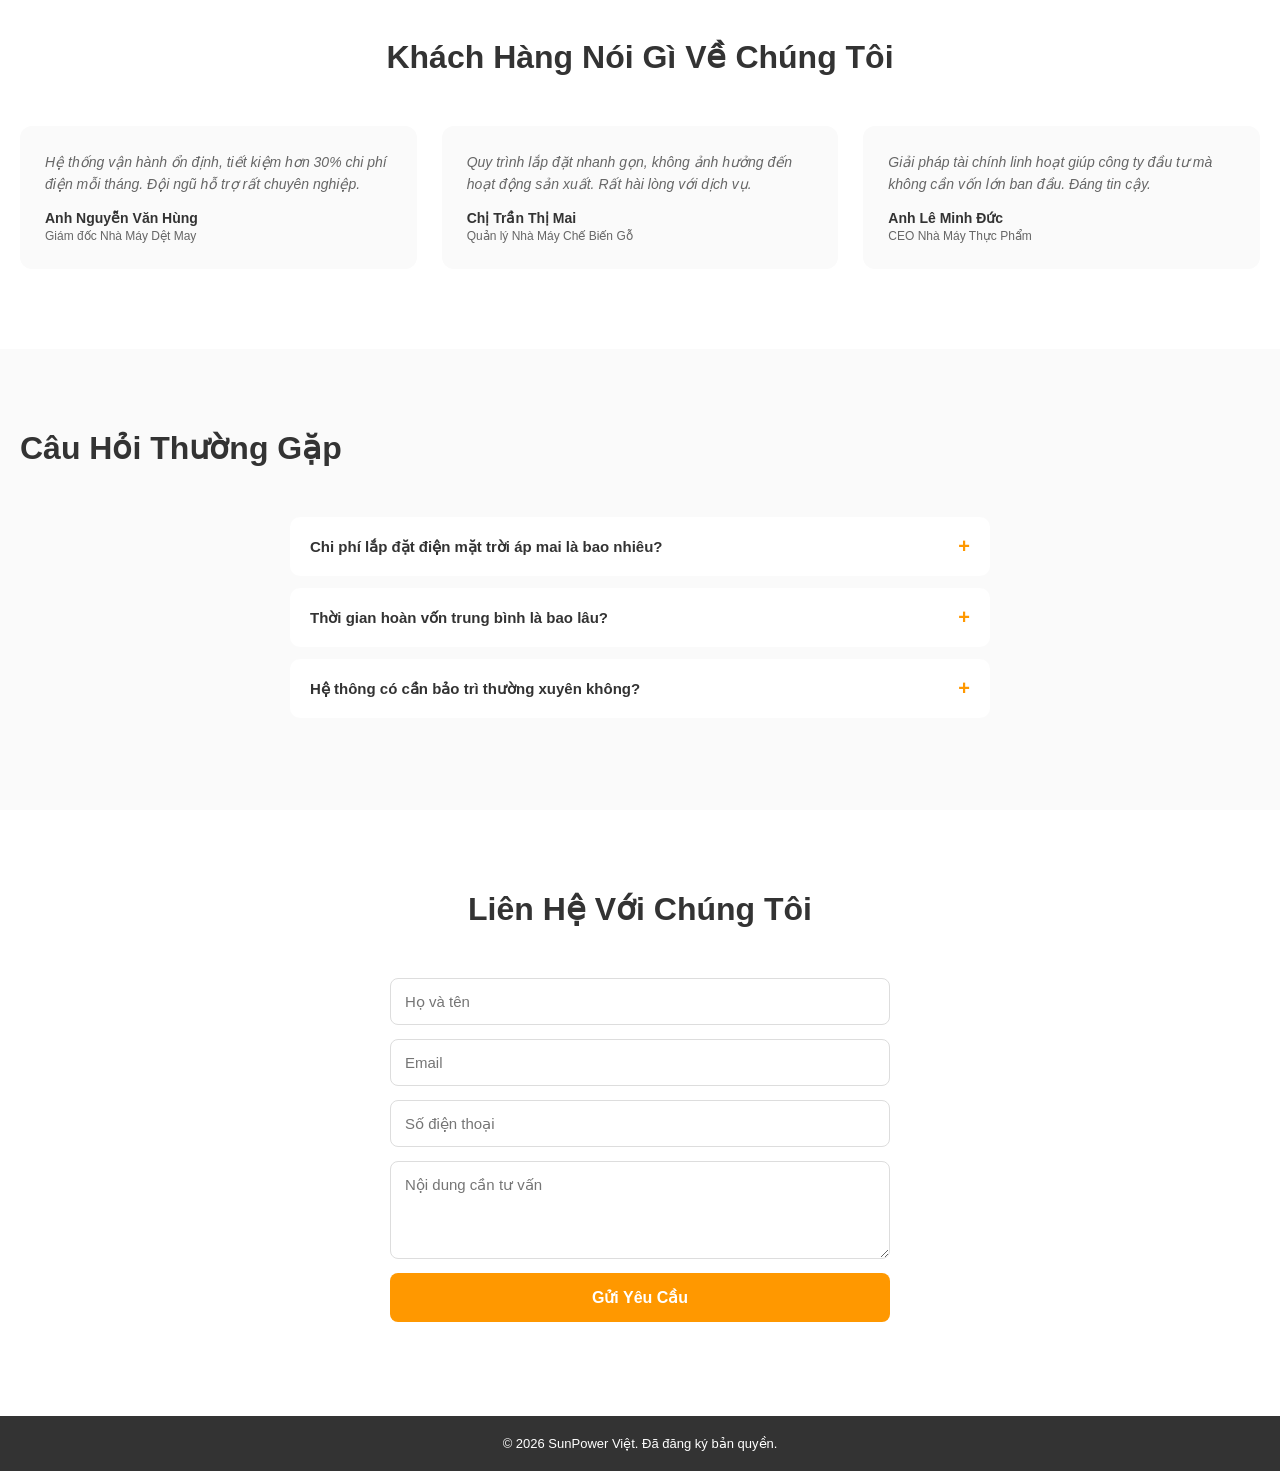
==== commit 13eebc5c: "Hoàn thiện hiệu ứng Hero mờ dần cho trang con, sửa lỗi CSS, Thêm dấu + cho số liệu" ====
--- a/index.html
+++ b/index.html
@@ -16,24 +16,27 @@
 
     <div id="header-placeholder"></div>
     <section class="hero">
+    <div class="hero-image"></div>
+    <div class="hero-content">
         <h1>Giải Pháp Điện Mặt Trời Cho Doanh Nghiệp</h1>
-        <p>Tiết kiệm chi phí điện, bảo vệ mội trường với hệ thống điện mặt trời áp mái hiệu suất cao.</p>
-        <a href="#contact" class="btn-cta">Nhận Tư Vấn Miễn Phí</a>
-    </section>
+        <p>Tiết kiệm chi phí điện, bảo vệ môi trường với hệ thống điện mặt trời áp mái hiệu suất cao.</p>
+        <a href="lien-he.html" class="btn-cta">Nhận Tư Vấn Miễn Phí</a>
+    </div>
+</section>
     <section class="stats">
-        <div class="stat-item">
-            <h2>150+</h2>
-            <p>Dự Án Đã Triển Khai</p>
-        </div>
-        <div class="stat-item">
-            <h2>50MWp</h2>
-            <p>Công Suất Lắp Đặt</p>
-        </div>
-        <div class="stat-item">
-            <h2>10,000+</h2>
-            <p>Tấn CO2 Giảm Thải Mỗi Năm</p>
-        </div>
-    </section>
+    <div class="stat-item">
+        <h2 class="count-number" data-target="150" data-suffix="+">0</h2>
+        <p>Dự Án Đã Triển Khai</p>
+    </div>
+    <div class="stat-item">
+        <h2 class="count-number" data-target="50" data-suffix=" MWp">0</h2>
+        <p>Công Suất Lắp Đặt (MWp)</p>
+    </div>
+    <div class="stat-item">
+        <h2 class="count-number" data-target="10000" data-suffix="+">0</h2>
+        <p>Tấn CO2 Giảm Thải Mỗi Năm</p>
+    </div>
+</section>
 
     <section class="services" id="services">
         <h2 class="section-title">Dịch Vụ Của Chúng Tôi</h2>
--- a/style.css
+++ b/style.css
@@ -64,12 +64,32 @@
 }
 /* ===== HERO (MOBILE FIRST) ===== */
 .hero {
+    position: relative;
+    overflow: hidden;
     text-align: center;
-    padding: 60px 20x;
+    padding: 60px 20px;
     background: linear-gradient(to right, var(--color-primary), #ffc107);
     color: white;
 }
 
+.hero-image {
+    position: absolute;
+    top: 0;
+    right: 0;
+    width: 100%;
+    height: 100%;
+    background-image: url('https://images.unsplash.com/photo-1509391366360-2e959784a276?w=1200');
+    background-size: cover;
+    background-position: center;
+    opacity: 0.15;
+    -webkit-mask-image: linear-gradient(to bottom, black 40%, transparent 100%);
+    mask-image: linear-gradient(to bottom, black 40%, transparent 100%);
+}
+
+.hero-content {
+    position: relative;
+    z-index: 2;
+}
 .hero h1 {
     font-size: 26px;
     margin-bottom: 15px;
@@ -360,6 +380,317 @@
     transform: rotate(45deg);
 }
 
+/* ===== PAGE HERO (dùng chung cho các trang con) ===== */
+/* ===== PAGE HERO (dùng chung cho các trang con) ===== */
+.page-hero {
+    position: relative;
+    overflow: hidden;
+    text-align: center;
+    padding: 60px 20px;
+    background: linear-gradient(to right, var(--color-primary), #ffc107);
+    color: white;
+}
+
+.page-hero-image {
+    position: absolute;
+    top: 0;
+    right: 0;
+    width: 100%;
+    height: 100%;
+    background-image: url('https://images.unsplash.com/photo-1509391366360-2e959784a276?w=1200');
+    background-size: cover;
+    background-position: center;
+    opacity: 0.15;
+    -webkit-mask-image: linear-gradient(to bottom, black 40%, transparent 100%);
+    mask-image: linear-gradient(to bottom, black 40%, transparent 100%);
+}
+
+.page-hero-content {
+    position: relative;
+    z-index: 2;
+}
+
+.page-hero h1 {
+    font-size: 28px;
+    margin-bottom: 10px;
+}
+
+.page-hero p {
+    font-size: 15px;
+}
+
+/* ===== ABOUT CONTENT ===== */
+.about-content {
+    padding: 50px 20px;
+}
+
+.about-grid {
+    display: grid;
+    grid-template-columns: 1fr;
+    gap: 30px;
+    align-items: center;
+}
+
+.about-text h2 {
+    font-size: 22px;
+    margin-bottom: 15px;
+}
+
+.about-text p {
+    color: var(--coloer-text-light);
+    line-height: 1.7;
+    margin-bottom: 15px;
+    font-size: 14px;
+}
+
+.about-image img {
+    width: 100%;
+    border-radius: 12px;
+}
+
+/* ===== VALUES ===== */
+.values {
+    padding: 50px 20px;
+    background-color: var(--color-bg-light);
+    text-align: center;
+}
+
+.values-grid {
+    display: grid;
+    grid-template-columns: 1fr;
+    gap: 20px;
+}
+
+.value-card {
+    background-color: white;
+    border-radius: 12px;
+    padding: 30px 20px;
+}
+
+.value-card .icon {
+    font-size: 36px;
+    margin-bottom: 12px;
+}
+
+.value-card h3 {
+    margin-bottom: 10px;
+}
+
+.value-card p {
+    color: var(--coloer-text-light);
+    font-size: 14px;
+    line-height: 1.5;
+}
+/* ===== SERVICE DETAIL ===== */
+.service-detail {
+    padding: 50px 20px;
+}
+
+.service-detail-item {
+    display: flex;
+    flex-direction: column;
+    gap: 25px;
+    margin-bottom: 50px;
+}
+
+.service-tag {
+    display: inline-block;
+    background-color: var(--color-bg-light);
+    color: var(--color-primary);
+    padding: 5px 15px;
+    border-radius: 20px;
+    font-size: 12px;
+    font-weight: bold;
+    margin-bottom: 12px;
+}
+
+.service-detail-text h2 {
+    font-size: 22px;
+    margin-bottom: 12px;
+}
+
+.service-detail-text p {
+    color: var(--coloer-text-light);
+    line-height: 1.7;
+    font-size: 14px;
+    margin-bottom: 15px;
+}
+
+.service-detail-list {
+    list-style: none;
+}
+
+.service-detail-list li {
+    padding-left: 24px;
+    position: relative;
+    margin-bottom: 8px;
+    font-size: 14px;
+    color: var(--color-text);
+}
+
+.service-detail-list li::before {
+    content: "✓";
+    position: absolute;
+    left: 0;
+    color: var(--color-primary);
+    font-weight: bold;
+}
+
+.service-detail-image img {
+    width: 100%;
+    border-radius: 12px;
+}
+
+/* ===== CTA SECTION ===== */
+.cta-section {
+    text-align: center;
+    padding: 50px 20px;
+    background-color: var(--color-bg-light);
+}
+
+.cta-section h2 {
+    font-size: 22px;
+    margin-bottom: 10px;
+}
+
+.cta-section p {
+    color: var(--coloer-text-light);
+    margin-bottom: 20px;
+    font-size: 14px;
+}
+
+/* ===== FILTER BUTTONS ===== */
+.projects-full {
+    padding: 50px 20px;
+}
+
+.filter-buttons {
+    display: flex;
+    flex-wrap: wrap;
+    justify-content: center;
+    gap: 10px;
+    margin-bottom: 30px;
+}
+
+.filter-btn {
+    padding: 10px 20px;
+    border: 1px solid #ddd;
+    background-color: white;
+    border-radius: 20px;
+    cursor: pointer;
+    font-size: 13px;
+    font-family: inherit;
+    transition: all 0.3s;
+}
+
+.filter-btn.active {
+    background-color: var(--color-primary);
+    color: white;
+    border-color: var(--color-primary);
+}
+
+#allProjectCards {
+    display: flex;
+    flex-direction: column;
+    gap: 20px;
+}
+
+/* ===== CONTACT PAGE ===== */
+.contact-page {
+    padding: 50px 20px;
+}
+
+.contact-page-grid {
+    display: grid;
+    grid-template-columns: 1fr;
+    gap: 40px;
+}
+
+.contact-info h2,
+.contact-form-wrapper h2 {
+    font-size: 20px;
+    margin-bottom: 20px;
+}
+
+.info-item {
+    display: flex;
+    gap: 15px;
+    margin-bottom: 20px;
+}
+
+.info-icon {
+    font-size: 22px;
+    flex-shrink: 0;
+}
+
+.info-item strong {
+    display: block;
+    margin-bottom: 4px;
+    font-size: 14px;
+}
+
+.info-item p {
+    color: var(--coloer-text-light);
+    font-size: 14px;
+}
+
+.map-embed {
+    border-radius: 12px;
+    overflow: hidden;
+    margin-top: 20px;
+}
+
+.map-embed iframe {
+    display: block;
+}
+
+/* ===== FLOATING CONTACT BUTTONS ===== */
+.floating-contacts {
+    position: fixed;
+    bottom: 25px;
+    right: 20px;
+    display: flex;
+    flex-direction: column;
+    gap: 12px;
+    z-index: 1000;
+}
+
+.float-btn {
+    width: 55px;
+    height: 55px;
+    border-radius: 50%;
+    display: flex;
+    align-items: center;
+    justify-content: center;
+    font-size: 26px;
+    text-decoration: none;
+    box-shadow: 0 4px 12px rgba(0,0,0,0.25);
+    transition: transform 0.3s;
+    animation: pulse 2s infinite;
+}
+
+.float-btn:hover {
+    transform: scale(1.1);
+}
+
+.zalo-btn {
+    background-color: #0068ff;
+}
+
+.messenger-btn {
+    background-color: #0084ff;
+}
+
+.phone-btn {
+    background-color: var(--color-primary);
+}
+
+@keyframes pulse {
+    0% { box-shadow: 0 0 0 0 rgba(0, 104, 255, 0.4); }
+    70% { box-shadow: 0 0 0 12px rgba(0, 104, 255, 0); }
+    100% { box-shadow: 0 0 0 0 rgba(0, 104, 255, 0); }
+}
+
 /*=====================================================================================*/
 /* --- RESPONSIVE: TỪ TABLET TRỞ LÊN (>= 768x) --- */
 @media (min-width: 768px) {
@@ -494,4 +825,96 @@
     .faq {
         padding: 80px 20px;
     }
-}
+
+    /* PAGE HERO DESKTOP */
+    .page-hero {
+        padding: 80px 20px;
+    }
+
+    .page-hero h1 {
+        font-size: 42px;
+    }
+
+    .page-hero p {
+        font-size: 18px;
+    }
+
+    /* ABOUT CONTENT DESKTOP */
+    .about-content {
+        padding: 80px 50px;
+    }
+
+    .about-grid {
+        grid-template-columns: 1fr 1fr;
+        gap: 50px;
+    }
+
+     /* VALUES DESKTOP */
+     .values {
+        padding: 80px 20px;
+     }
+
+     .values-grid {
+        grid-template-columns: 1fr 1fr 1fr;
+        gap: 30px;
+     }
+     /* SERVICE DETAIL DESKTOP */
+    .service-detail {
+        padding: 80px 50px;
+    }
+
+    .service-detail-item {
+        flex-direction: row;
+        align-items: center;
+        gap: 50px;
+    }
+
+    .service-detail-item.reverse {
+        flex-direction: row-reverse;
+    }
+
+    .service-detail-text,
+    .service-detail-image {
+        flex: 1;
+    }
+
+    .service-detail-text h2 {
+        font-size: 28px;
+    }
+
+    /* CTA SECTION DESKTOP */
+    .cta-section {
+        padding: 80px 20px;
+    }
+
+    .cta-section h2 {
+        font-size: 32px;
+    }
+
+    #allProjectCards {
+        flex-direction: row;
+        flex-wrap: wrap;
+        justify-content: center;
+    }
+
+    #allProjectCards .project-card {
+        width: 300px;
+    }
+
+    /* CONTACT PAGE DESKTOP */
+    .contact-page {
+        padding: 80px 50px;
+    }
+
+    .contact-page-grid {
+        grid-template-columns: 1fr 1fr;
+        gap: 60px;
+        align-items: start;
+    }
+
+    .contact-info h2,
+    .contact-form-wrapper h2 {
+        font-size: 24px;
+    }
+}
+
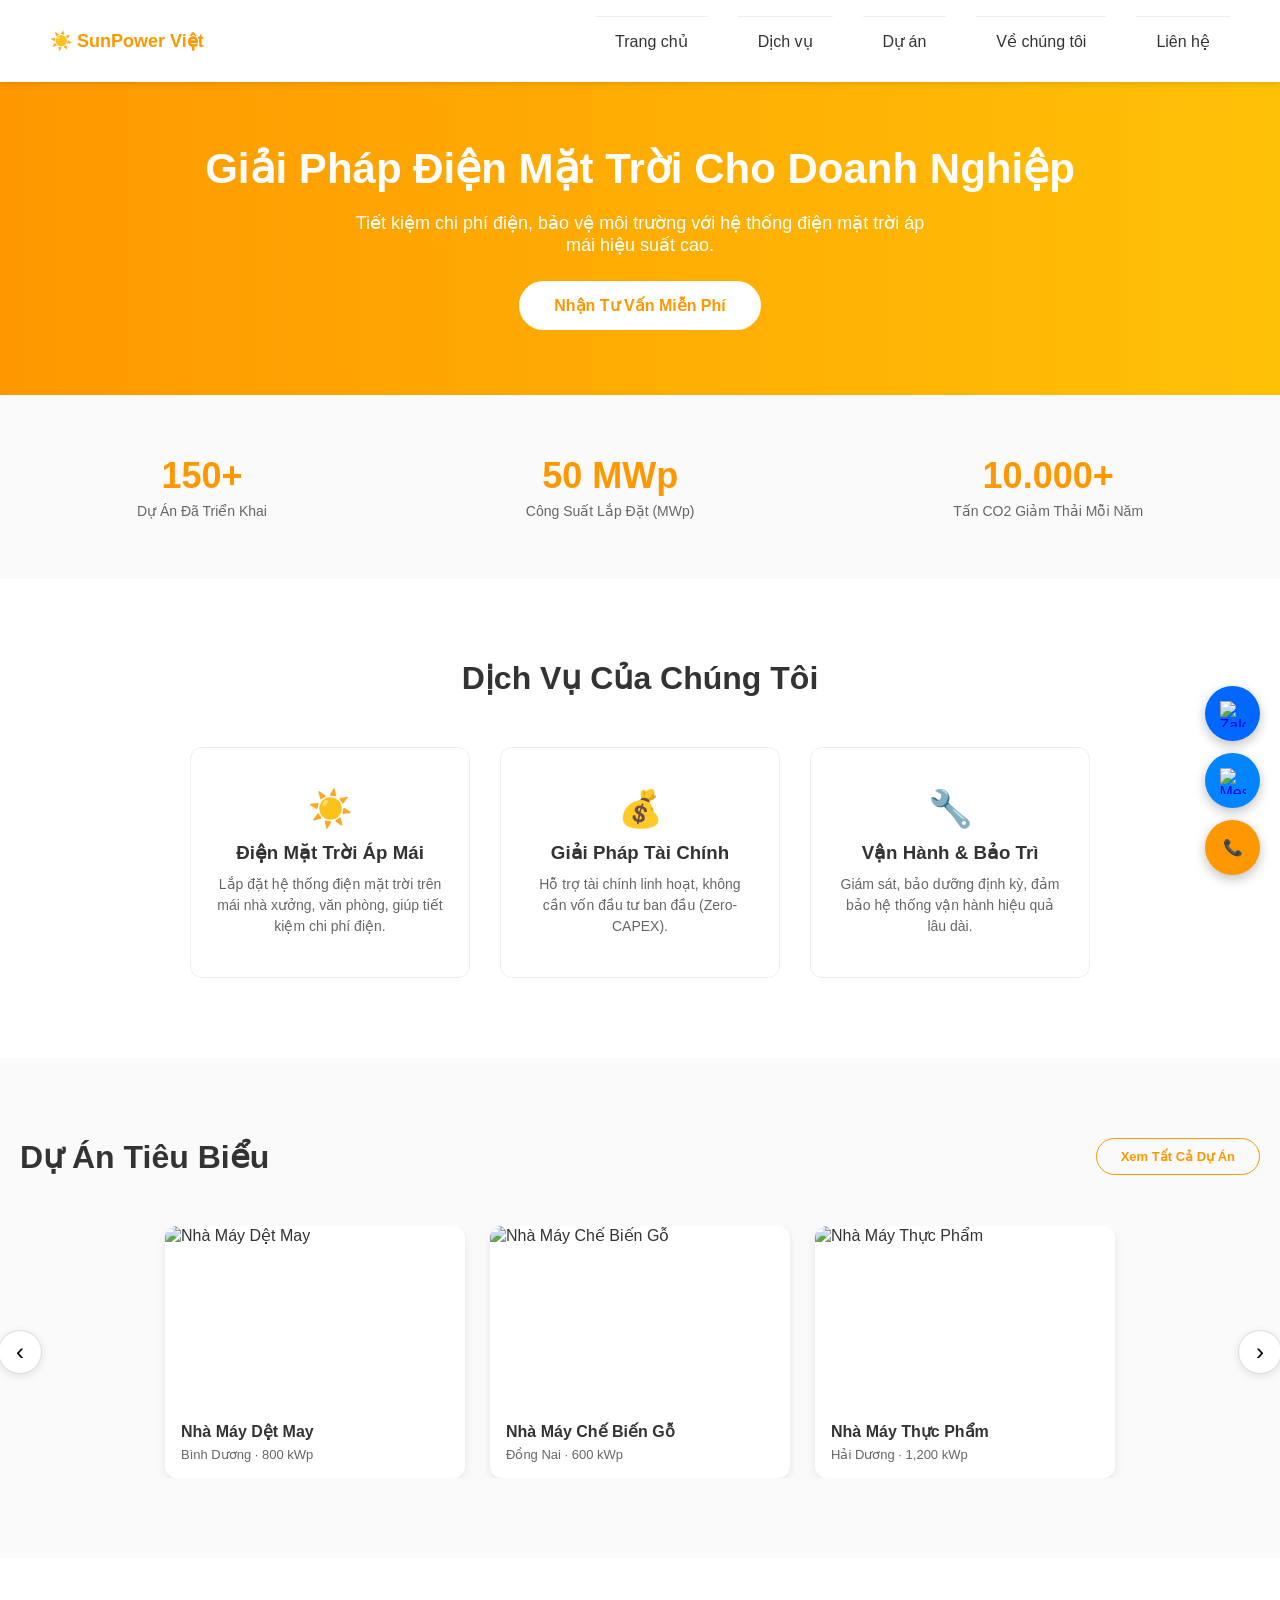
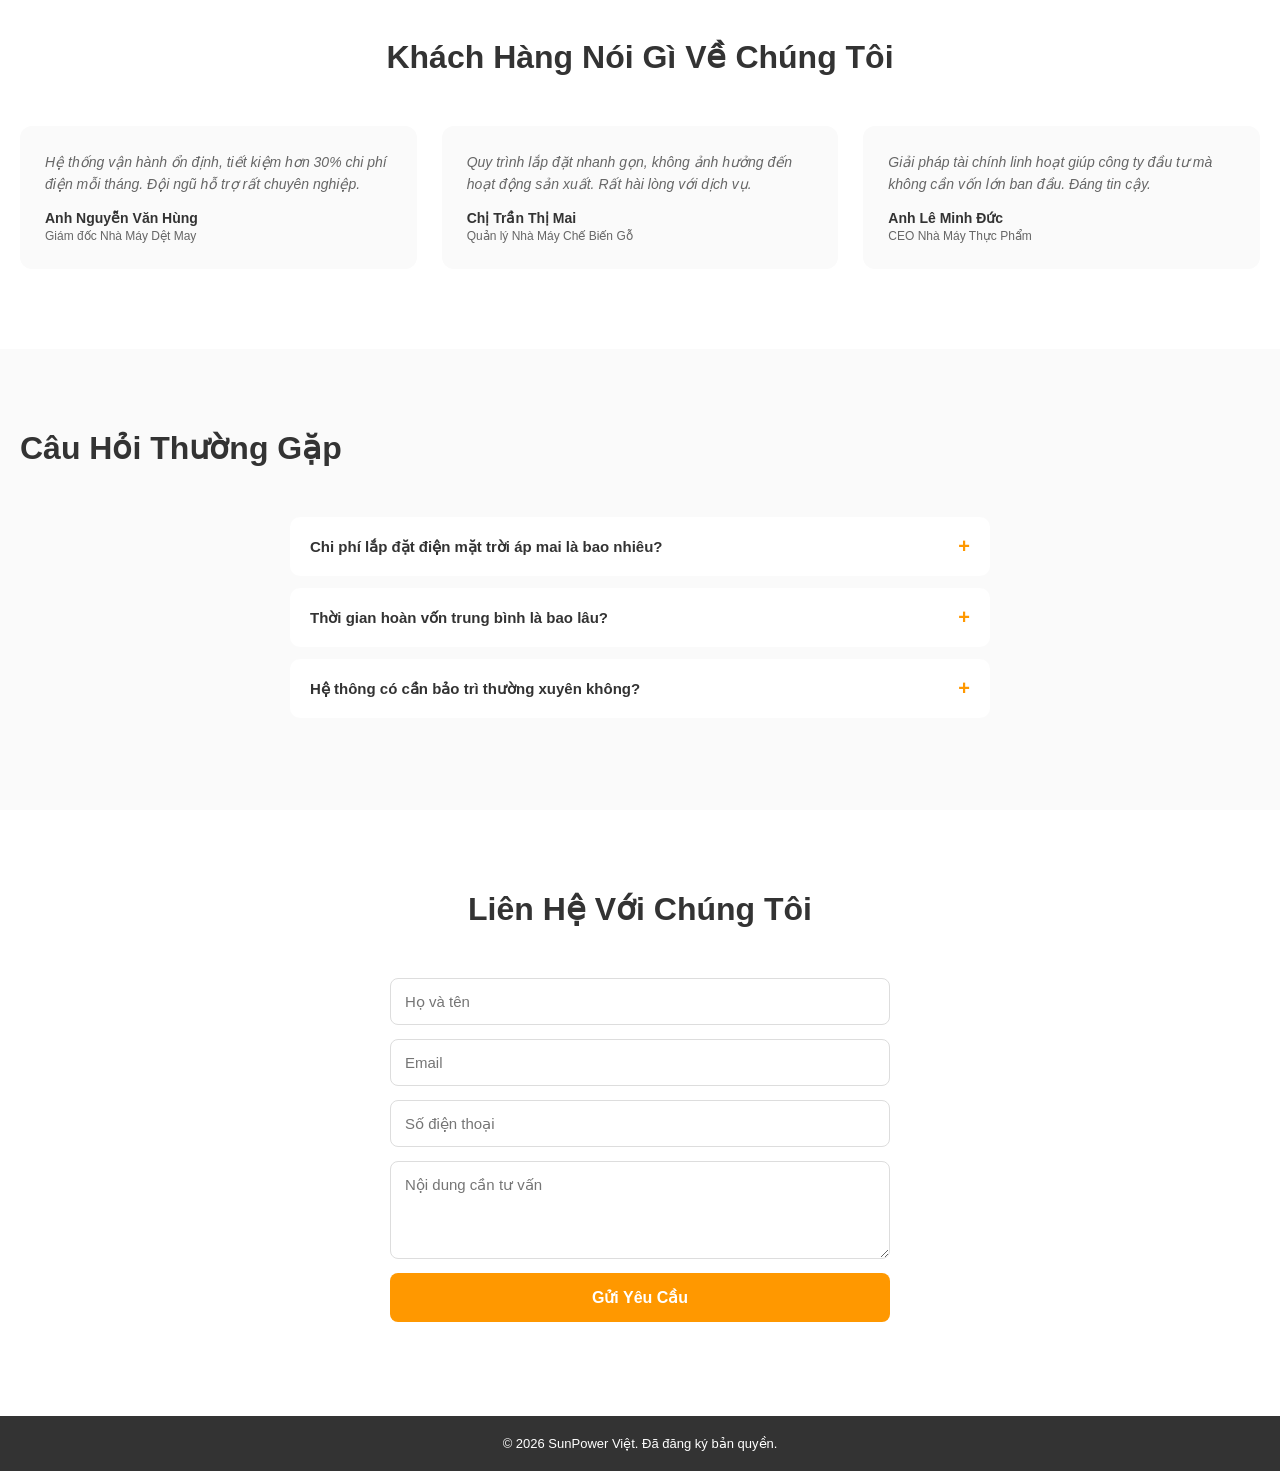
==== commit 83aba9d4: "Thêm nút Xem tất cả dự án và Carousel trượt ngang cho project cards" ====
--- a/index.html
+++ b/index.html
@@ -44,11 +44,18 @@
             <!-- JS sẽ tự động thêm vào đây -->
         </div>
     </section>
-    <section class="projects" id="projects">
+   <section class="projects" id="projects">
+    <div class="projects-header">
         <h2 class="section-title">Dự Án Tiêu Biểu</h2>
+        <a href="du-an.html" class="btn-view-all">Xem Tất Cả Dự Án</a>
+    </div>
+
+    <div class="carousel-wrapper">
+        <button class="carousel-arrow arrow-left" id="arrowLeft" aria-label="Xem dự án trước">‹</button>
         <div class="project-cards" id="projectCards">
-      <!-- JS sẽ tự động thêm project-card vào đây -->
         </div>
+        <button class="carousel-arrow arrow-right" id="arrowRight" aria-label="Xem dự án tiếp theo">›</button>
+    </div>
     </section>
     <section class="testimonials">
         <h2 class="section-title">Khách Hàng Nói Gì Về Chúng Tôi</h2>
--- a/style.css
+++ b/style.css
@@ -199,10 +199,30 @@
     text-align: center;
 }
 
+/* ===== CAROUSEL ===== */
+.carousel-wrapper {
+    position: relative;
+}
+
 .project-cards {
     display: flex;
-    flex-direction: column;
+    flex-direction: row;
     gap: 20px;
+    overflow-x: auto;
+    scroll-behavior: smooth;
+    scrollbar-width: none;
+}
+
+.project-cards::-webkit-scrollbar {
+    display: none;
+}
+
+.project-cards .project-card {
+    flex: 0 0 260px;
+}
+
+.carousel-arrow {
+    display: none;
 }
 
 .project-card {
@@ -235,6 +255,35 @@
     font-size: 13px;
 }
 
+/* ===== PROJECTS HEADER với nút Xem Tất Cả ===== */
+.projects-header {
+    display: flex;
+    flex-direction: column;
+    align-items: center;
+    gap: 15px;
+    margin-bottom: 30px;
+}
+
+.projects-header .section-title {
+    margin-bottom: 0;
+}
+
+.btn-view-all {
+    display: inline-block;
+    padding: 10px 24px;
+    border: 1px solid var(--color-primary);
+    color: var(--color-primary);
+    border-radius: 30px;
+    text-decoration: none;
+    font-size: 13px;
+    font-weight: bold;
+    transition: all 0.3s;
+}
+
+.btn-view-all:hover {
+    background-color: var(--color-primary);
+    color: white;
+}
 /* ===== CONTACT (MOBILE FIRST) ===== */
 .contact {
     padding: 50px 20px;
@@ -380,7 +429,6 @@
     transform: rotate(45deg);
 }
 
-/* ===== PAGE HERO (dùng chung cho các trang con) ===== */
 /* ===== PAGE HERO (dùng chung cho các trang con) ===== */
 .page-hero {
     position: relative;
@@ -446,6 +494,8 @@
 .about-image img {
     width: 100%;
     border-radius: 12px;
+    -webkit-mask-image: linear-gradient(to right, transparent 0%, black 25%);
+    mask-image: linear-gradient(to right, transparent 0%, black 45%);
 }
 
 /* ===== VALUES ===== */
@@ -539,6 +589,13 @@
 .service-detail-image img {
     width: 100%;
     border-radius: 12px;
+    -webkit-mask-image: linear-gradient(to right, transparent 0%, black 25%);
+    mask-image: linear-gradient(to right, transparent 0%, black 25%);
+}
+
+.service-detail-item.reverse .service-detail-image img {
+    -webkit-mask-image: linear-gradient(to left, transparent 0%, black 25%);
+    mask-image: linear-gradient(to left, transparent 0%, black 25%);
 }
 
 /* ===== CTA SECTION ===== */
@@ -662,11 +719,15 @@
     display: flex;
     align-items: center;
     justify-content: center;
-    font-size: 26px;
     text-decoration: none;
     box-shadow: 0 4px 12px rgba(0,0,0,0.25);
     transition: transform 0.3s;
     animation: pulse 2s infinite;
+}
+
+.float-btn img {
+    width: 26px;
+    height: 26px;
 }
 
 .float-btn:hover {
@@ -802,6 +863,41 @@
         width: 300px;
     }
 
+    .projects-header {
+        flex-direction: row;
+        justify-content: space-between;
+        margin-bottom: 50px;
+    }
+
+    .carousel-arrow {
+        display: flex;
+        align-items: center;
+        justify-content: center;
+        position: absolute;
+        top: 50%;
+        transform: translateY(-50%);
+        width: 44px;
+        height: 44px;
+        border-radius: 50%;
+        border: 1px solid #ddd;
+        background-color: white;
+        font-size: 24px;
+        cursor: pointer;
+        z-index: 10;
+        box-shadow: 0 2px 8px rgba(0,0,0,0.1);
+    }
+
+    .arrow-left {
+        left: -22px;
+    }
+
+    .arrow-right {
+        right: -22px;
+    }
+
+    .project-cards .project-card {
+        flex: 0 0 300px;
+    }
     /* CONTACT DESKTOP */
     .contact {
         padding: 80px 20px;
